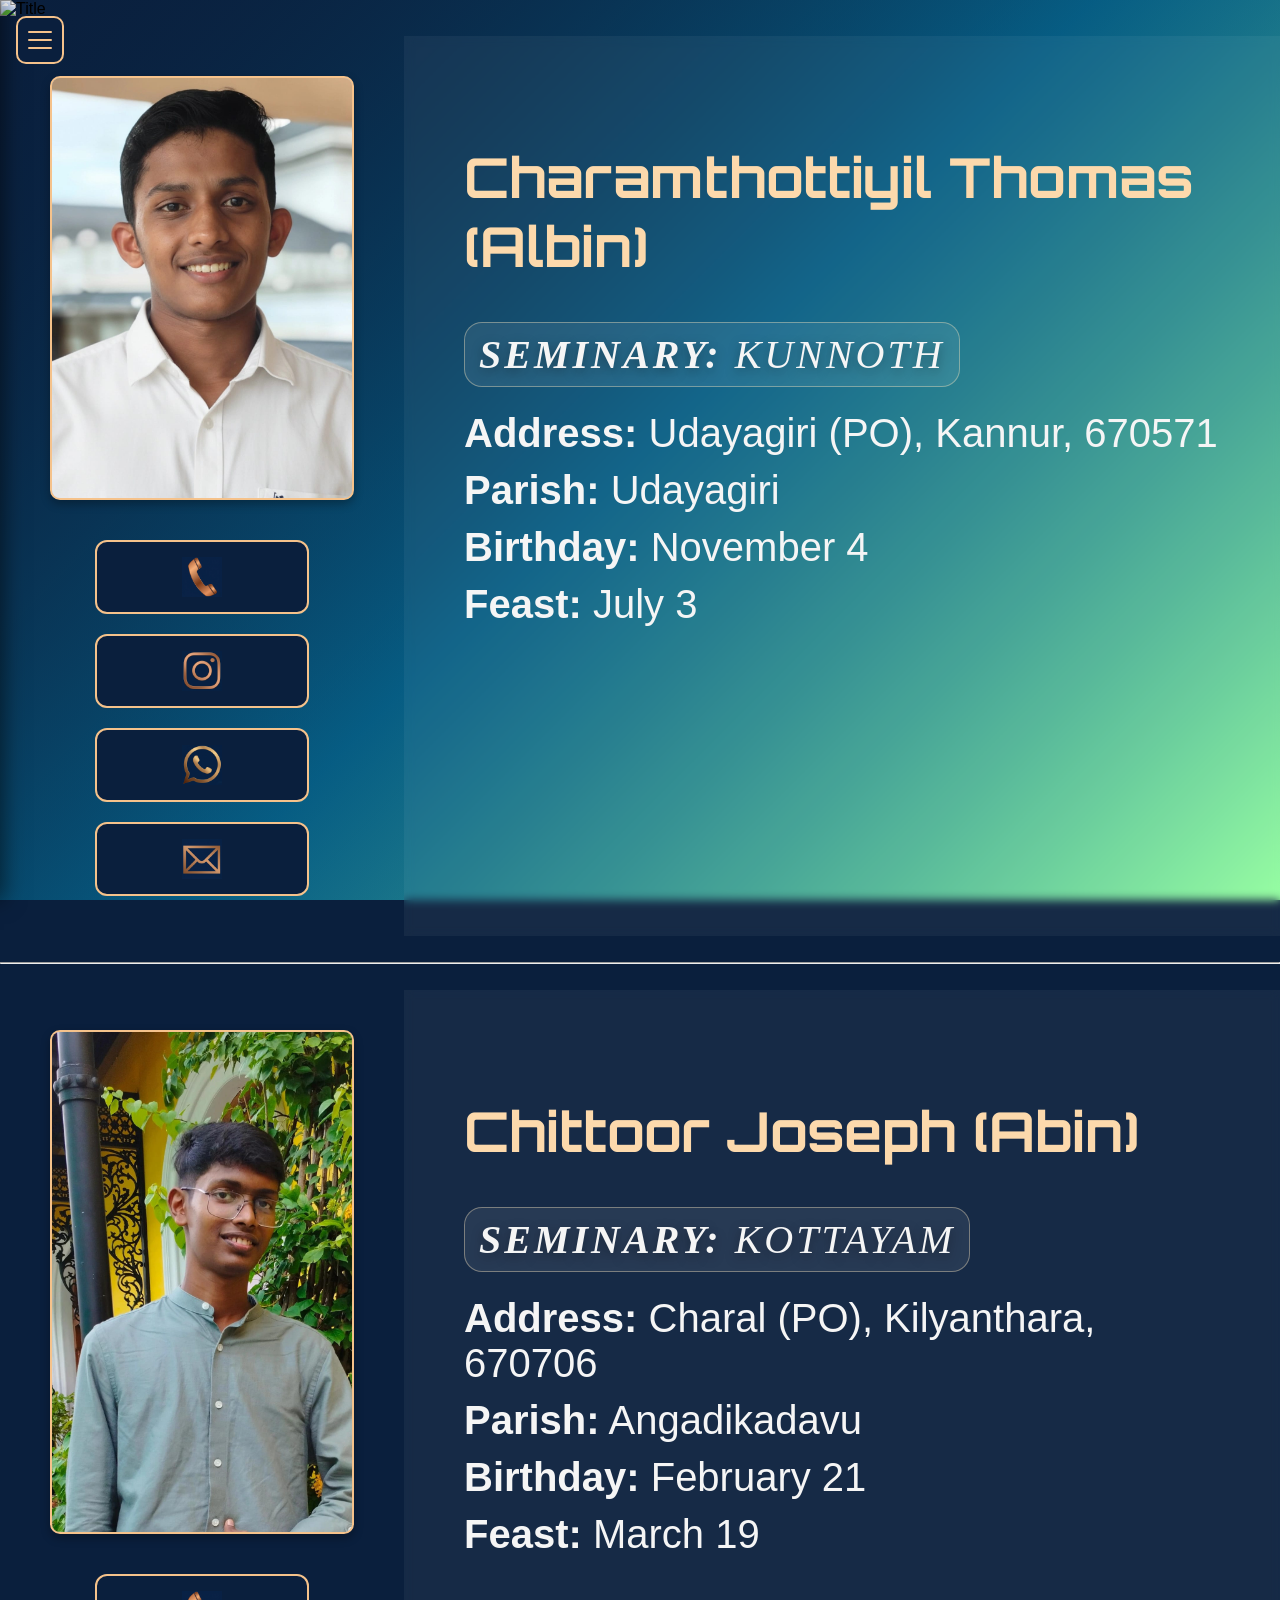
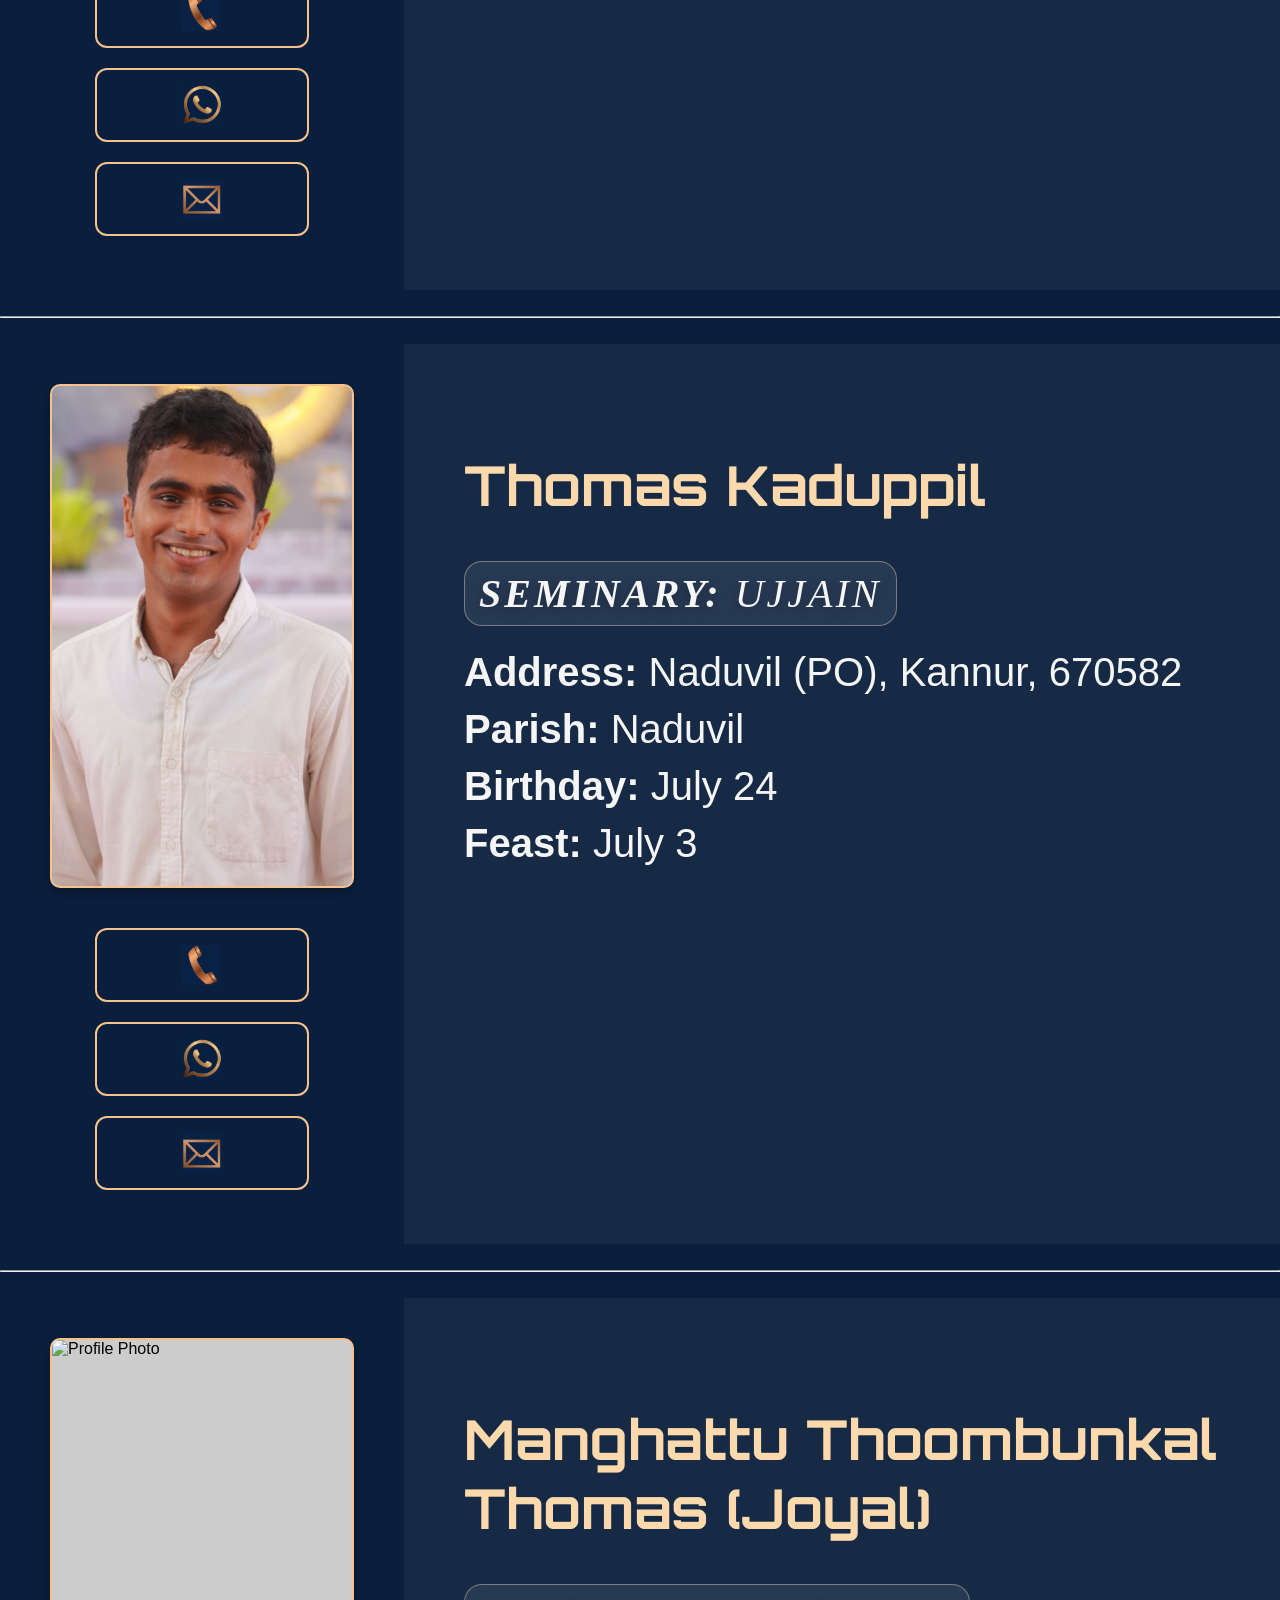
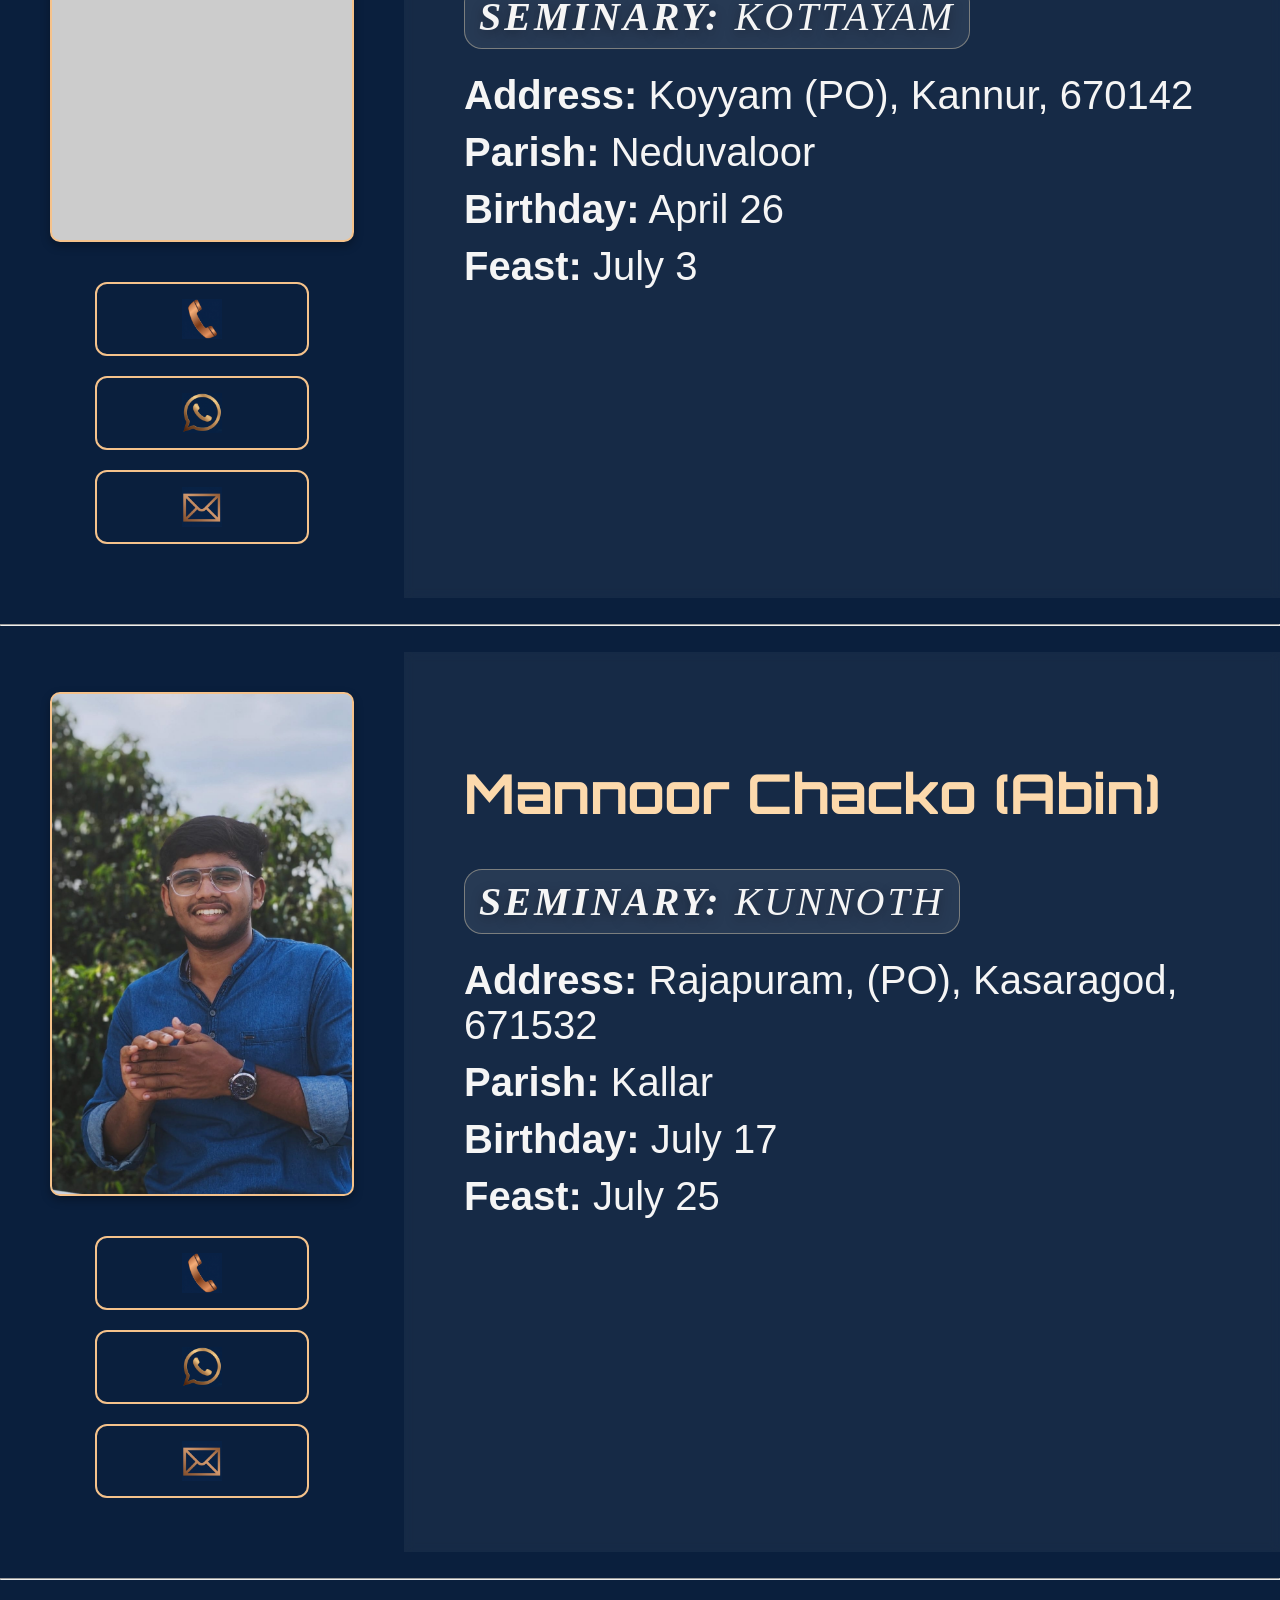
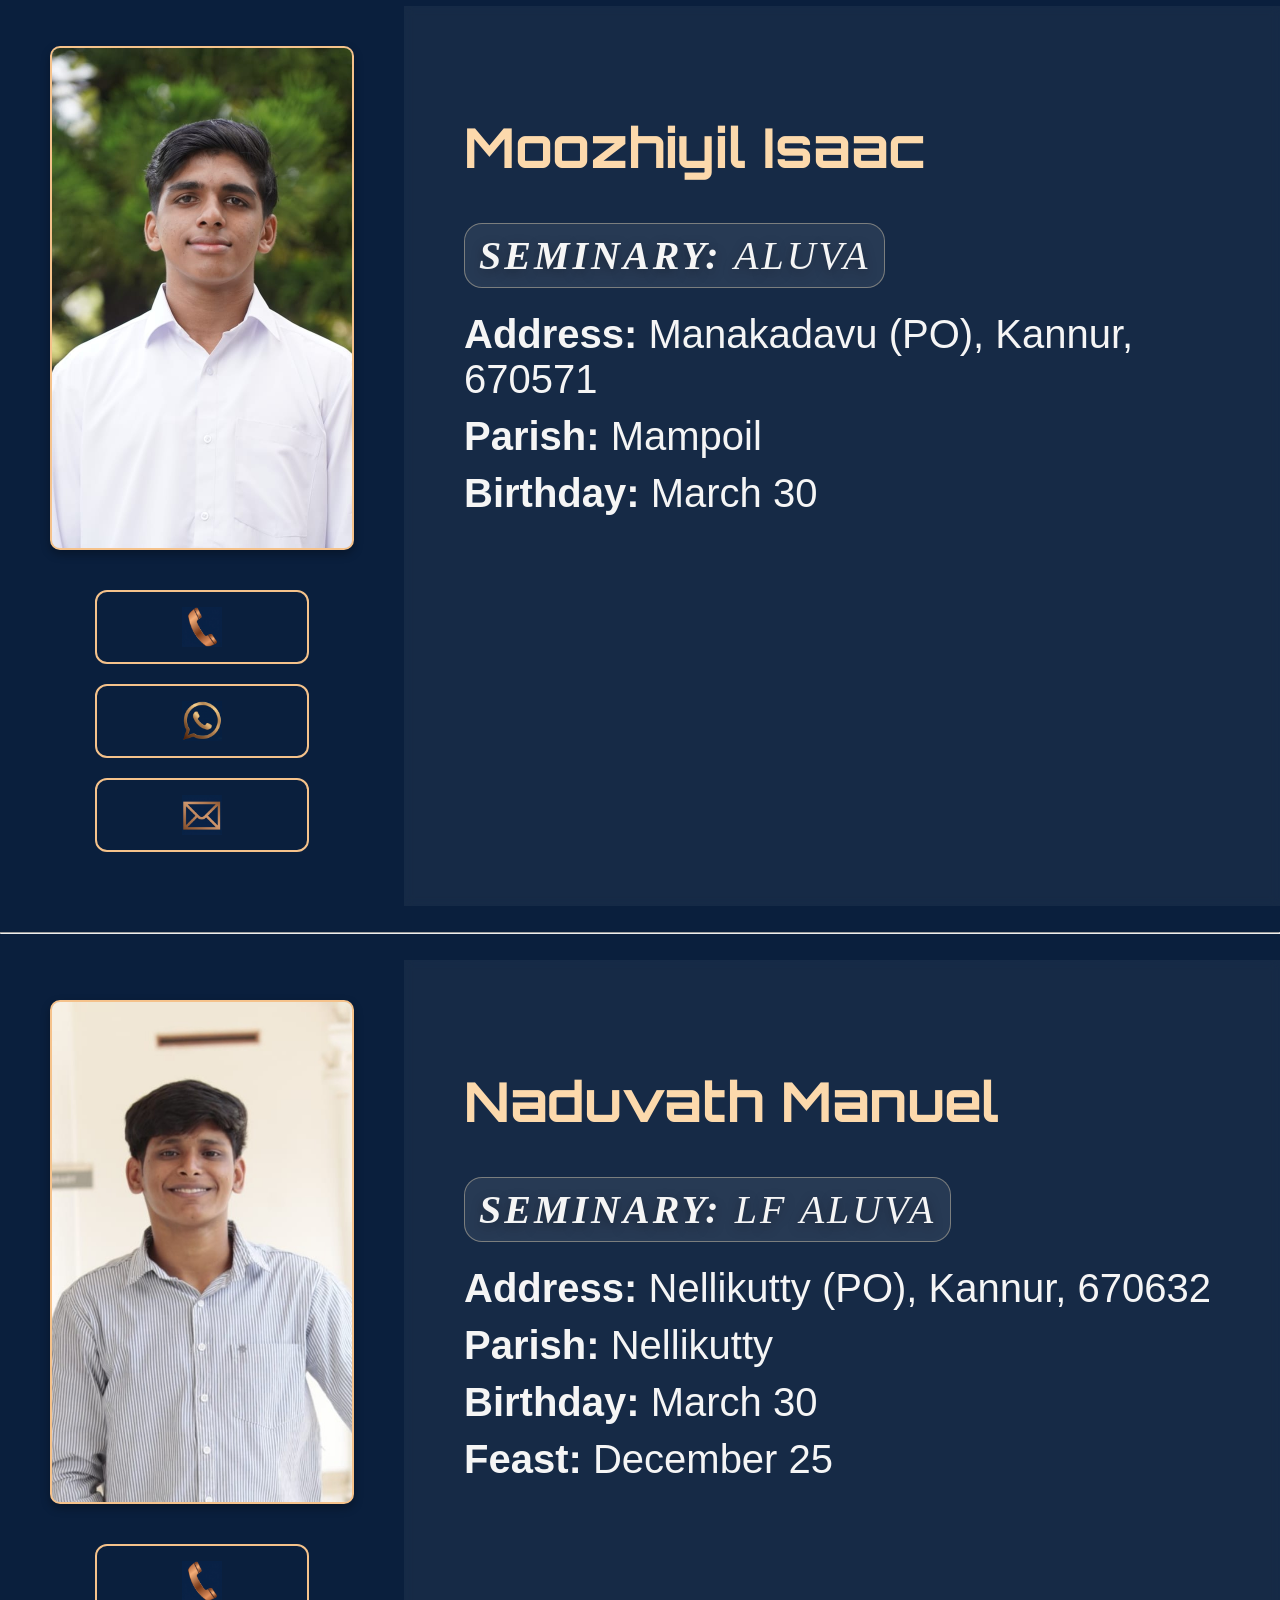
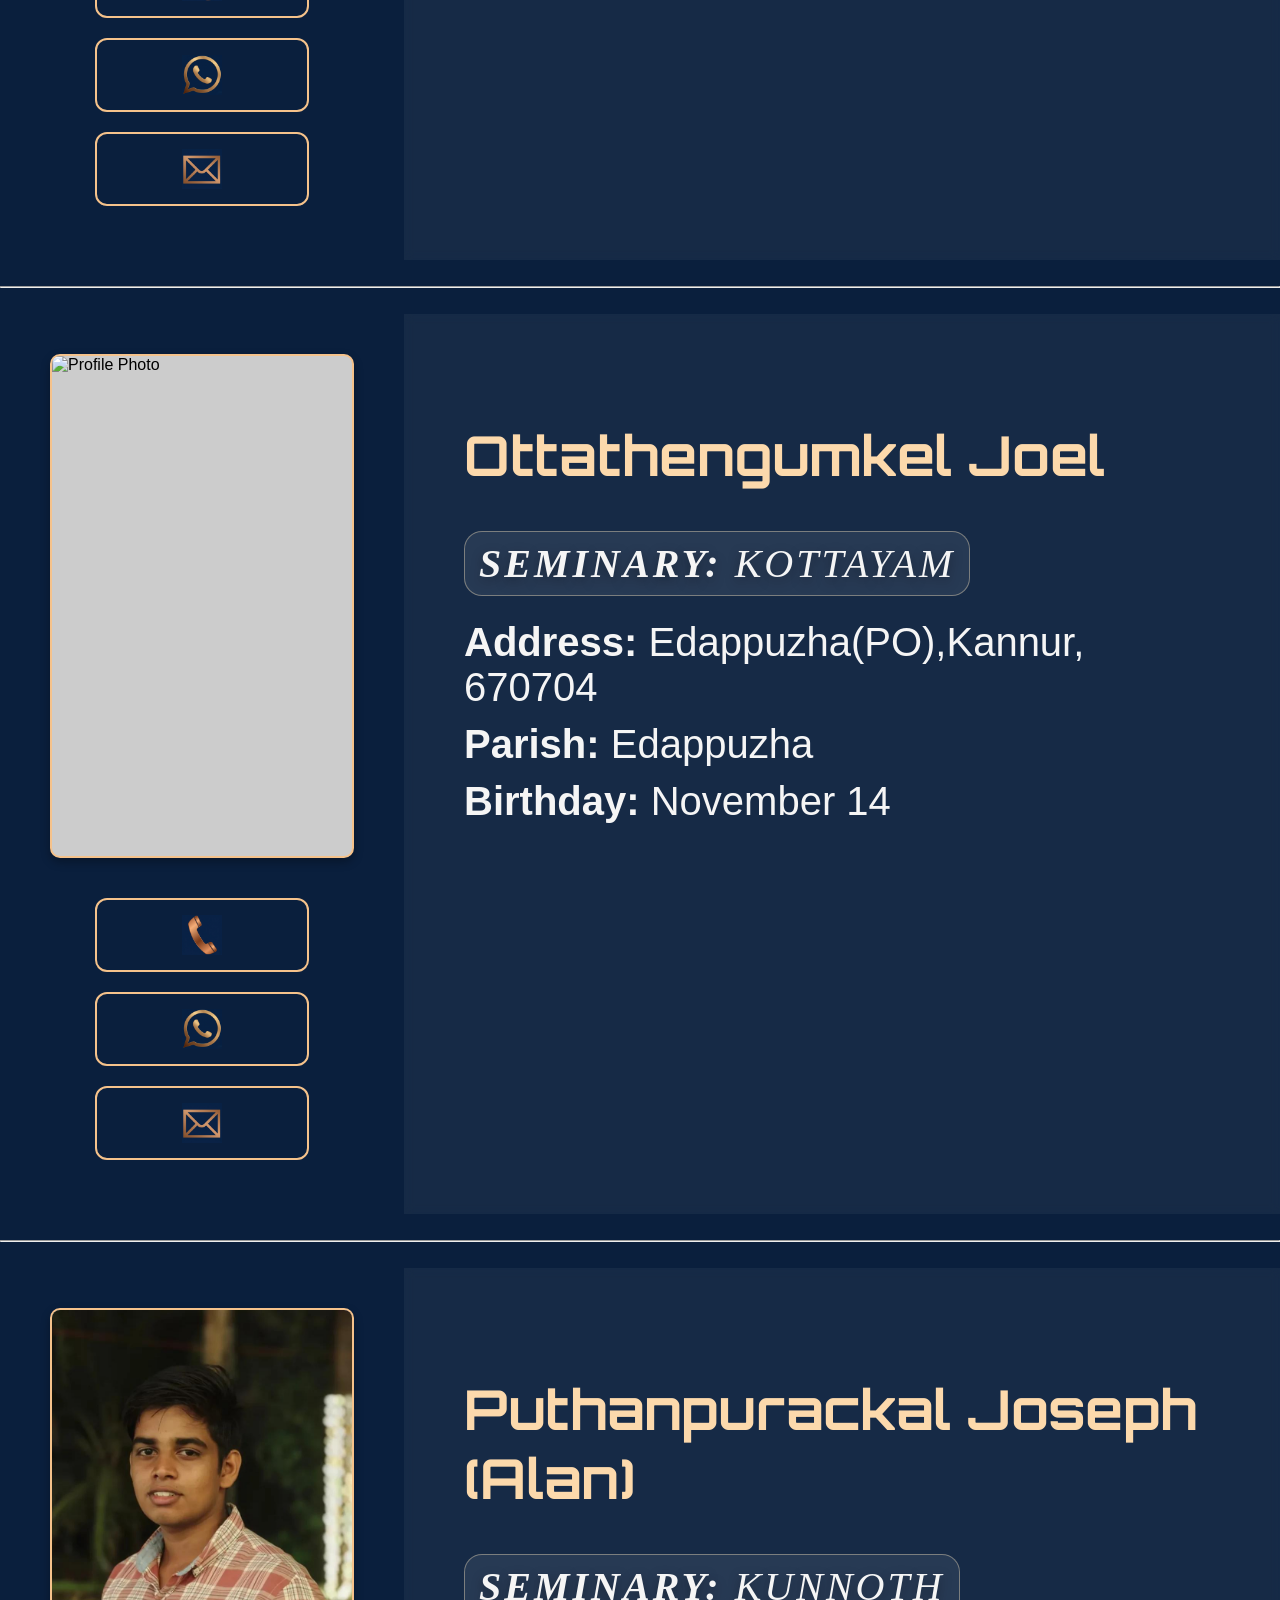
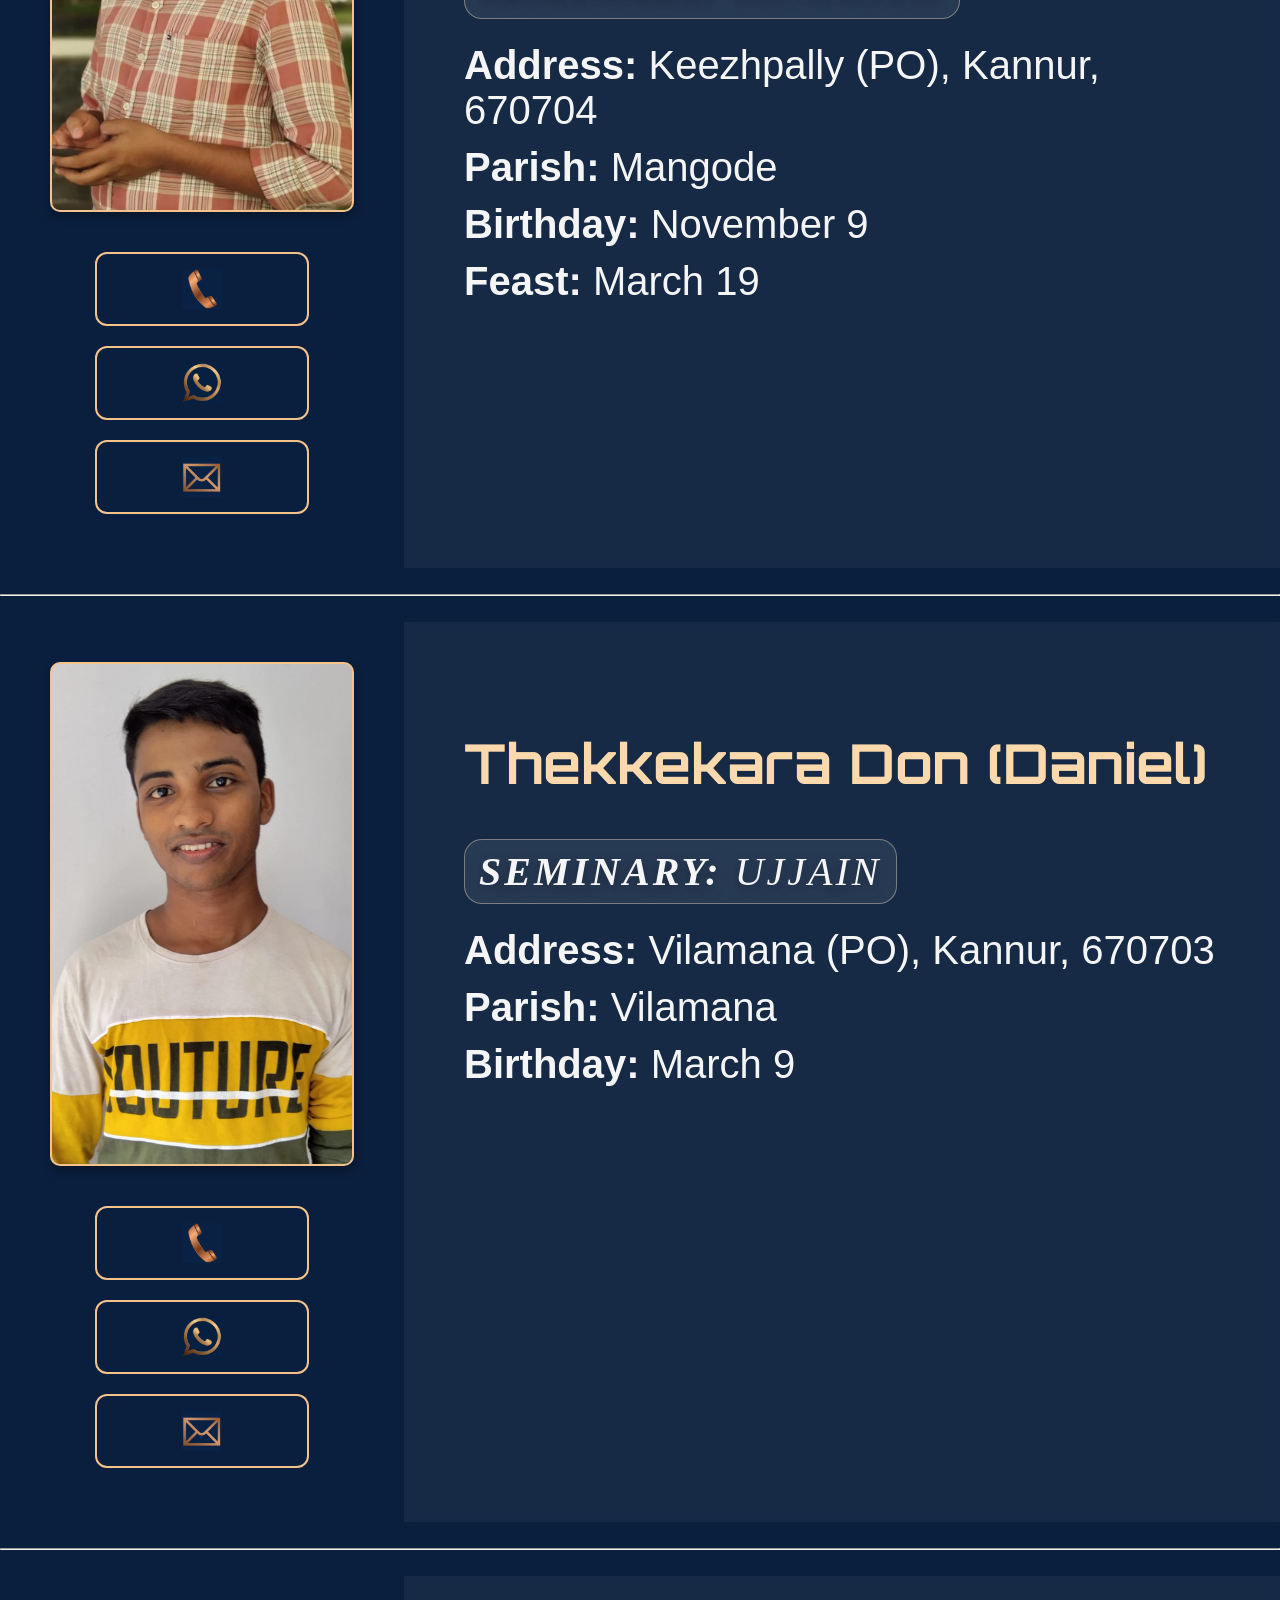
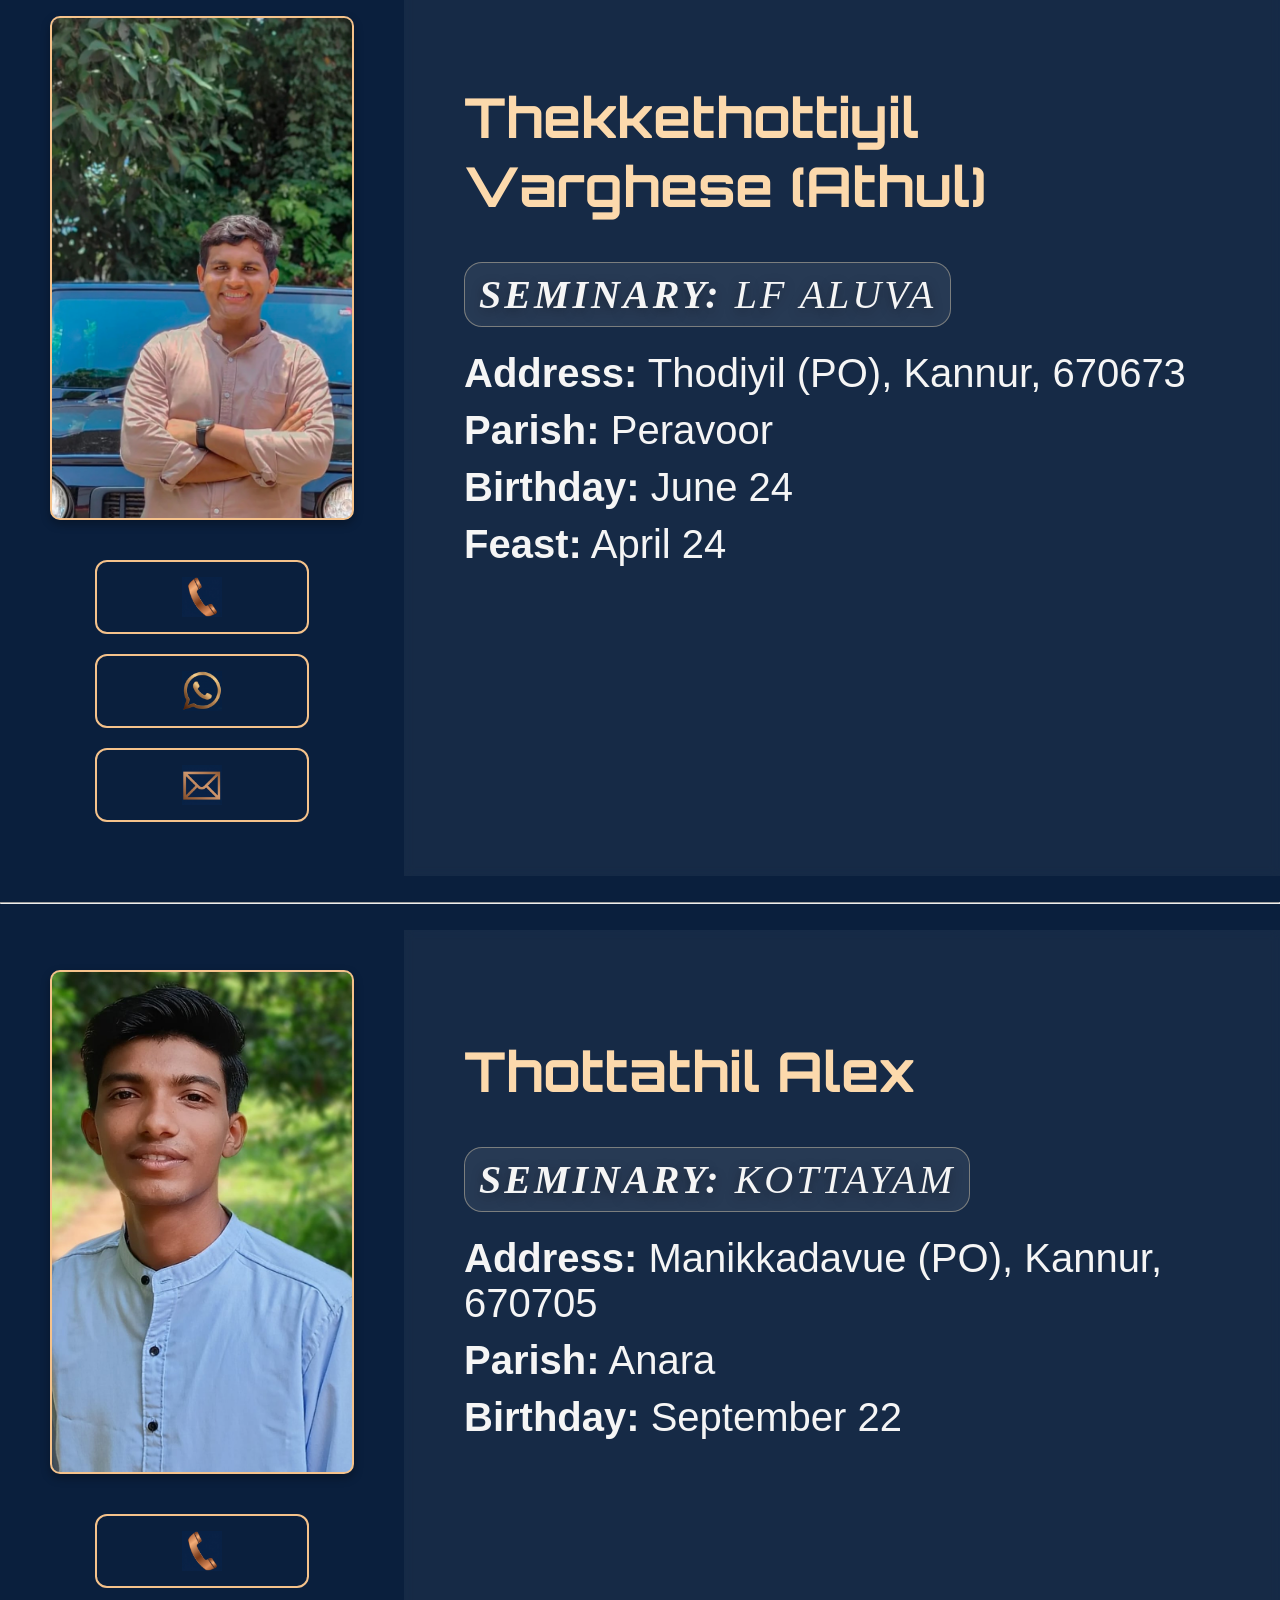
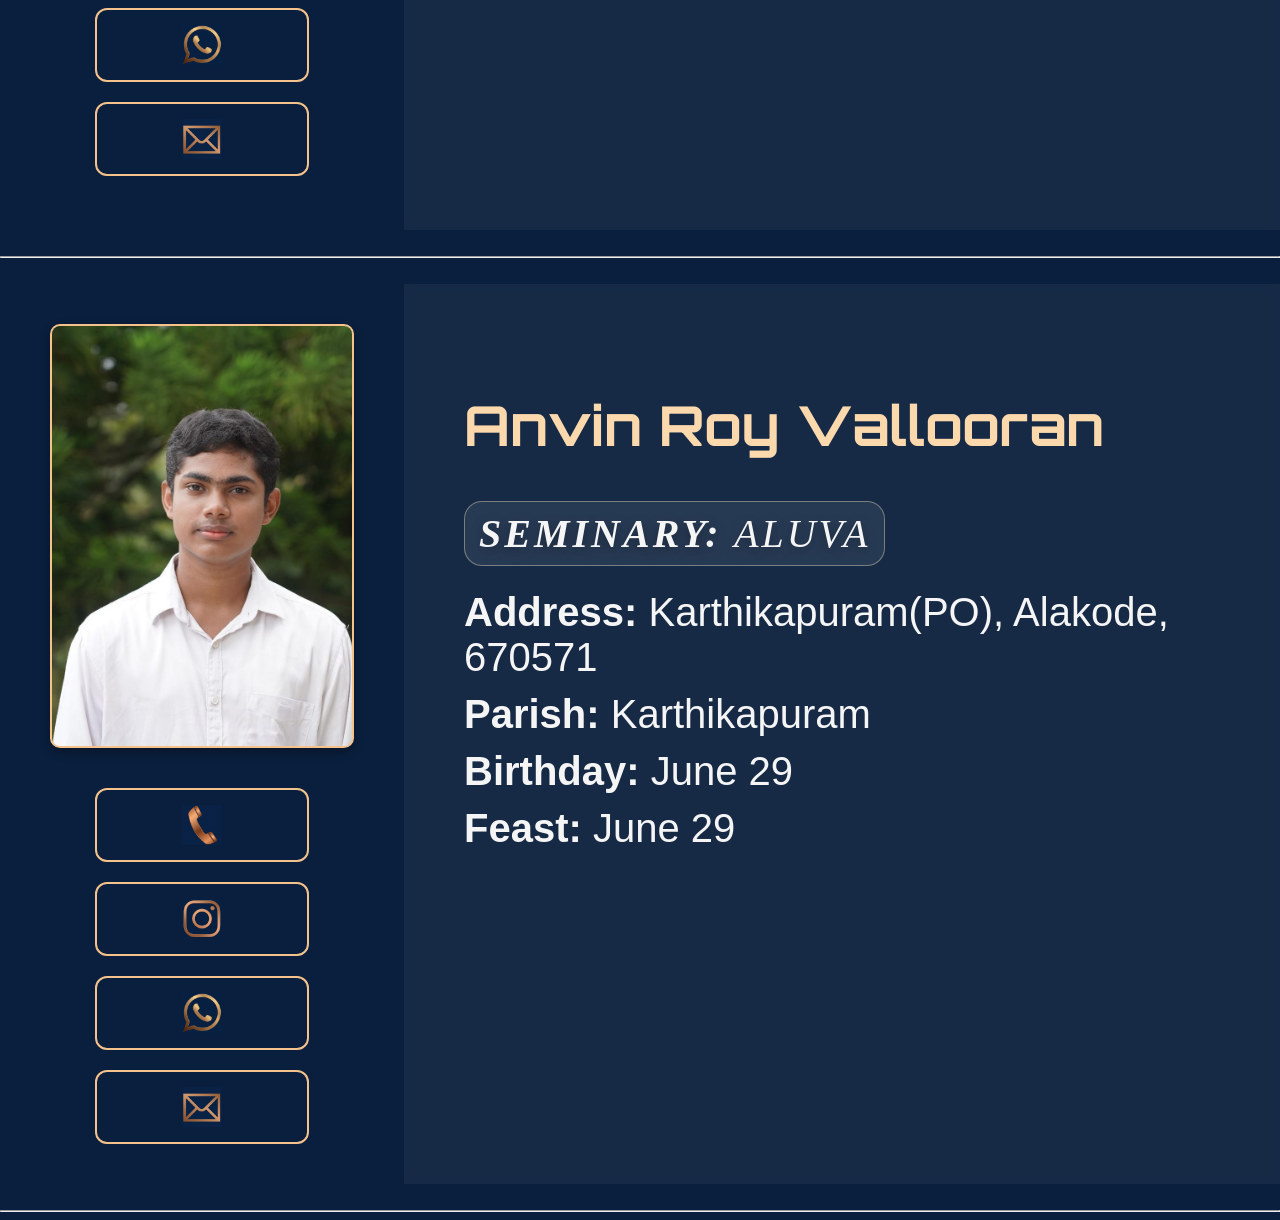
==== 10 2Ph.html @ e746f38a "Initial Upload" ====
<!DOCTYPE html>
<html lang="en">

<head>
    <meta charset="UTF-8"> 
    <meta name="viewport" content="width=device-width, initial-scale=1.0"> 
    <title>LINK 2k26-27</title> 
    <link rel="stylesheet" href="style.css"> 
    <link rel="icon" href="img/favicon.png"> 
    <link href="https://fonts.googleapis.com/css2?family=Orbitron:wght@600&display=swap" rel="stylesheet"> 
</head>


<body class="page-2ph">



    <!-- HAMBURGER BUTTON --> 

    <button class="hamburger" id="hamburgerBtn" onclick="toggleMenu()" aria-label="Open menu"> 
        <span></span> 
        <span></span> 

        <span></span> 
    </button> 

    <!-- OVERLAY --> 
    <div class="overlay" id="overlay" onclick="toggleMenu()"></div> 

    <!-- SIDE DRAWER --> 
    <nav class="drawer" id="drawer"> 
         <br> 
         <br> 
         <br> 
        <ul class="drawer-links">


            <li><a href="index.html"> Home</a></li> 
            <li><a href="2 Our Shepherds and Formators.html"> Our Shepherds</a></li> 
            <li><a href="3 Deacons.html"> Deacons</a></li> 
            <li><a href="4 3Th.html"> Third Year Theology</a></li> 
            <li><a href="5 2Th.html"> Second Year Theology</a></li> 
            <li><a href="6 1Th.html"> First Year Theology</a></li> 
            <li><a href="7 Abroad.html"> Abroad</a></li>
            <li><a href="8 Regency.html"> Regency</a></li> 
            <li><a href="9 3Ph.html"> Third Year Philosphy</a></li> 
            <li><a href="10 2Ph.html"> Second Year Philosophy</a></li> 
            <li><a href="11 1Ph.html"> First Year Philosophy</a></li> 
            <li><a href="12 Minor Seminary.html"> Minor Seminary</a></li> 
            <li><a href="13 About.html"> About</a></li> 
        </ul> 
    </nav> 
     


<!--title-->

<img src="img/" alt="Title" class="center-img" >

<!-- Charamthottiyil Thomas ( Albin) -->
<br>
   <div class="container"> 
        <div class="left"> 
            <div class="photo"> 
                <img src="img/Charamthotty.jpeg" alt="Profile Photo"> 
            </div> 
            <div class="icons"> 
                <a href="tel:+917902889551" class="icon"> 
                    <img src="img/call.png" alt="Phone"> 
                </a> 
                <a href="" target="_blank" class="icon"> 
                    <img src="img/insta.png" alt="instagram"> 

                </a> 
                <a href="https://wa.me/917902889551" target="_blank" class="icon"> 
                    <img src="img/whatsapp.png" alt="Whatsapp"> 
                </a> 
                <a href="mailto:albinmanojcharamthottiyil@gmail.com" class="icon"> 
                    <img src="img/email.png" alt="Mail"> 
                </a> 
            </div> 
        </div> 
        <div class="right"> 
            <h2 class="name">Charamthottiyil Thomas (Albin)</h2> 
            <p class="seminary"><em><strong>Seminary:</strong> Kunnoth</em></p>
            <p><strong>Address:</strong> Udayagiri (PO), Kannur, 670571</p> 
            <p><strong>Parish:</strong> Udayagiri</p> 
            <p><strong>Birthday:</strong> November 4</p> 
            <p><strong>Feast:</strong> July 3</p> 
        </div> 
    </div> 

    <br> 
<hr>


<!-- Chittoor Joseph ( Abin) -->
<br>
   <div class="container"> 
        <div class="left"> 
            <div class="photo"> 
                <img src="img/Chittoor.jpeg" alt="Profile Photo"> 
            </div> 
            <div class="icons"> 
                <a href="tel:+917012950623" class="icon"> 
                    <img src="img/call.png" alt="Phone"> 
                </a> 
               <!-- <a href="" target="_blank" class="icon"> 
                    <img src="img/insta.png" alt="instagram"> -->

                </a> 
                <a href="https://wa.me/917012950623" target="_blank" class="icon"> 
                    <img src="img/whatsapp.png" alt="Whatsapp"> 
                </a> 
                <a href="mailto:abinfor321@gmail.com" class="icon"> 
                    <img src="img/email.png" alt="Mail"> 
                </a> 
            </div> 
        </div> 
        <div class="right"> 
            <h2 class="name">Chittoor Joseph (Abin)</h2> 
            <p class="seminary"><em><strong>Seminary:</strong> Kottayam</em></p>
            <p><strong>Address:</strong> Charal (PO), Kilyanthara, 670706</p> 
            <p><strong>Parish:</strong> Angadikadavu</p> 
            <p><strong>Birthday:</strong> February 21</p> 
            <p><strong>Feast:</strong> March 19</p> 
        </div> 
    </div> 
    <br> 
<hr>

<!-- Thomas Kaduppil  -->
<br>
   <div class="container"> 
        <div class="left"> 
            <div class="photo"> 
                <img src="img/kaduppil.jpeg" alt="Profile Photo"> 
            </div> 
            <div class="icons"> 
                <a href="tel:+919522449655" class="icon"> 
                    <img src="img/call.png" alt="Phone"> 
                </a> 
               <!-- <a href="" target="_blank" class="icon"> 
                    <img src="img/insta.png" alt="instagram"> -->
                </a> 
                <a href="https://wa.me/919522449655" target="_blank" class="icon"> 
                    <img src="img/whatsapp.png" alt="Whatsapp"> 
                </a> 
                <a href="mailto:thomasjohnkaduppil@gmail.com" class="icon"> 
                    <img src="img/email.png" alt="Mail"> 
                </a> 
            </div> 
        </div> 
        <div class="right"> 
            <h2 class="name">Thomas Kaduppil</h2> 
            <p class="seminary"><em><strong>Seminary:</strong> Ujjain</em></p>
            <p><strong>Address:</strong> Naduvil (PO), Kannur, 670582</p> 
            <p><strong>Parish:</strong> Naduvil</p> 
            <p><strong>Birthday:</strong> July 24</p> 
            <p><strong>Feast:</strong> July 3</p> 
        </div> 
    </div> 
    <br> 
<hr>

<!-- Manghattu Thoombunkal Thomas (Joyal) -->
<br>
   <div class="container"> 
        <div class="left"> 
            <div class="photo"> 
                <img src="img/" alt="Profile Photo"> 
            </div> 
            <div class="icons"> 
                <a href="tel:+918590533378" class="icon"> 
                    <img src="img/call.png" alt="Phone"> 
                </a> 
                <!-- <a href="" target="_blank" class="icon"> 
                    <img src="img/insta.png" alt="instagram"> -->

                </a> 
                <a href="https://wa.me/918590533378" target="_blank" class="icon"> 
                    <img src="img/whatsapp.png" alt="Whatsapp"> 
                </a> 
                <a href="mailto:joyalvarghese184@gmail.com" class="icon"> 
                    <img src="img/email.png" alt="Mail"> 
                </a> 
            </div> 
        </div> 
        <div class="right"> 
            <h2 class="name">Manghattu Thoombunkal Thomas (Joyal)</h2> 
            <p class="seminary"><em><strong>Seminary:</strong> Kottayam</em></p>
            <p><strong>Address:</strong> Koyyam (PO), Kannur, 670142</p> 
            <p><strong>Parish:</strong> Neduvaloor</p> 
            <p><strong>Birthday:</strong> April 26</p> 
            <p><strong>Feast:</strong> July 3</p> 
        </div> 
    </div> 
    <br> 
<hr>

<!-- Mannoor Chacko ( Abin)-->
<br>
   <div class="container"> 
        <div class="left"> 
            <div class="photo"> 
                <img src="img/Mannur Abin.jpeg" alt="Profile Photo"> 
            </div> 
            <div class="icons"> 
                <a href="tel:+918590979672" class="icon"> 
                    <img src="img/call.png" alt="Phone"> 
                </a> 
                <!-- <a href="" target="_blank" class="icon"> 
                    <img src="img/insta.png" alt="instagram"> -->

                </a> 
                <a href="https://wa.me/918590979672" target="_blank" class="icon"> 
                    <img src="img/whatsapp.png" alt="Whatsapp"> 
                </a> 
                <a href="mailto:abinsiju1707@gmail.com" class="icon"> 
                    <img src="img/email.png" alt="Mail"> 
                </a> 
            </div> 
        </div> 
        <div class="right"> 
            <h2 class="name">Mannoor Chacko (Abin)</h2> 
            <p class="seminary"><em><strong>Seminary:</strong> Kunnoth</em></p>
            <p><strong>Address:</strong> Rajapuram, (PO), Kasaragod, 671532</p> 
            <p><strong>Parish:</strong> Kallar</p> 
            <p><strong>Birthday:</strong> July 17</p> 
            <p><strong>Feast:</strong> July 25</p> 
        </div> 
    </div> 
    <br> 
<hr>

<!-- Moozhiyil Isaac -->
<br>
   <div class="container"> 
        <div class="left"> 
            <div class="photo"> 
                <img src="img/Moozhiyil.jpeg" alt="Profile Photo"> 
            </div> 
            <div class="icons"> 
                <a href="tel:+919656778828" class="icon"> 
                    <img src="img/call.png" alt="Phone"> 
                </a> 
                <!-- <a href="" target="_blank" class="icon"> 
                    <img src="img/insta.png" alt="instagram"> -->

                </a> 
                <a href="https://wa.me/919656778828" target="_blank" class="icon"> 
                    <img src="img/whatsapp.png" alt="Whatsapp"> 
                </a> 
                <a href="mailto:isaacbroosily@gmail.com" class="icon"> 
                    <img src="img/email.png" alt="Mail"> 
                </a> 
            </div> 
        </div> 
        <div class="right"> 
            <h2 class="name">Moozhiyil Isaac</h2> 
            <p class="seminary"><em><strong>Seminary:</strong> Aluva</em></p>
            <p><strong>Address:</strong> Manakadavu (PO), Kannur, 670571</p> 
            <p><strong>Parish:</strong> Mampoil</p> 
            <p><strong>Birthday:</strong> March 30</p> 
        </div> 
    </div> 
    <br> 
<hr>

<!-- Naduvath Manuel -->
<br>
   <div class="container"> 
        <div class="left"> 
            <div class="photo"> 
                <img src="img/Naduvath Manuel .jpeg" alt="Profile Photo"> 
            </div> 
            <div class="icons"> 
                <a href="tel:+917510281936" class="icon"> 
                    <img src="img/call.png" alt="Phone"> 
                </a> 
                <!-- <a href="" target="_blank" class="icon"> 
                    <img src="img/insta.png" alt="instagram"> -->

                </a> 
                <a href="https://wa.me/917510281936" target="_blank" class="icon"> 
                    <img src="img/whatsapp.png" alt="Whatsapp"> 
                </a> 
                <a href="mailto:manuelmanoj82@gmail.com" class="icon"> 
                    <img src="img/email.png" alt="Mail"> 
                </a> 
            </div> 
        </div> 
        <div class="right"> 
            <h2 class="name">Naduvath Manuel</h2> 
            <p class="seminary"><em><strong>Seminary:</strong> LF Aluva</em></p>
            <p><strong>Address:</strong> Nellikutty (PO), Kannur, 670632</p> 
            <p><strong>Parish:</strong> Nellikutty</p> 
            <p><strong>Birthday:</strong> March 30</p> 
            <p><strong>Feast:</strong> December 25</p> 
        </div> 
    </div> 
    <br> 
<hr>

<!-- Ottathengumkel Joel --> 
<br>
   <div class="container"> 
        <div class="left"> 
            <div class="photo"> 
                <img src="img/" alt="Profile Photo"> 
            </div> 
            <div class="icons"> 
                <a href="tel:+919496731891" class="icon"> 
                    <img src="img/call.png" alt="Phone"> 
                </a> 
                <!-- <a href="" target="_blank" class="icon"> 
                    <img src="img/insta.png" alt="instagram"> -->

                </a> 
                <a href="https://wa.me/919496731891" target="_blank" class="icon"> 
                    <img src="img/whatsapp.png" alt="Whatsapp"> 
                </a> 
                <a href="mailto:joelottathengumkel@gmail.com" class="icon"> 
                    <img src="img/email.png" alt="Mail"> 
                </a> 
            </div> 
        </div> 
        <div class="right"> 
            <h2 class="name">Ottathengumkel Joel</h2> 
            <p class="seminary"><em><strong>Seminary:</strong> Kottayam</em></p>
            <p><strong>Address:</strong> Edappuzha(PO),Kannur, 670704</p> 
            <p><strong>Parish:</strong> Edappuzha</p> 
            <p><strong>Birthday:</strong> November 14</p>
        </div> 
    </div> 
    <br> 
<hr>

<!-- Puthanpurackal Joseph (Alan) -->
<br>
   <div class="container"> 
        <div class="left"> 
            <div class="photo"> 
                <img src="img/Alan puthenpura.jpeg" alt="Profile Photo"> 
            </div> 
            <div class="icons"> 
                <a href="tel:+918075097487" class="icon"> 
                    <img src="img/call.png" alt="Phone"> 
                </a> 
                <!-- <a href="" target="_blank" class="icon"> 
                    <img src="img/insta.png" alt="instagram"> -->

                </a> 
                <a href="https://wa.me/918075097487" target="_blank" class="icon"> 
                    <img src="img/whatsapp.png" alt="Whatsapp"> 
                </a> 
                <a href="mailto:alanpgeorgealan@gmail.com" class="icon"> 
                    <img src="img/email.png" alt="Mail"> 
                </a> 
            </div> 
        </div> 
        <div class="right"> 
            <h2 class="name">Puthanpurackal Joseph (Alan)</h2> 
            <p class="seminary"><em><strong>Seminary:</strong> Kunnoth</em></p>
            <p><strong>Address:</strong> Keezhpally (PO), Kannur, 670704</p> 
            <p><strong>Parish:</strong> Mangode</p> 
            <p><strong>Birthday:</strong> November 9</p> 
            <p><strong>Feast:</strong> March 19</p> 
        </div> 
    </div> 
    <br> 
<hr>

<!-- Thekkekara Don (Daniel) -->
<br>
   <div class="container"> 
        <div class="left"> 
            <div class="photo"> 
                <img src="img/Don.jpeg" alt="Profile Photo"> 
            </div> 
            <div class="icons"> 
                <a href="tel:+917012774086" class="icon"> 
                    <img src="img/call.png" alt="Phone"> 
                </a> 
                <!-- <a href="" target="_blank" class="icon"> 
                    <img src="img/insta.png" alt="instagram"> -->
                </a> 
                <a href="https://wa.me/917012774086" target="_blank" class="icon"> 
                    <img src="img/whatsapp.png" alt="Whatsapp"> 
                </a> 
                <a href="mailto:dondanielbaby@gmail.com" class="icon"> 
                    <img src="img/email.png" alt="Mail"> 
                </a> 
            </div> 
        </div> 
        <div class="right"> 
            <h2 class="name">Thekkekara Don (Daniel)</h2> 
            <p class="seminary"><em><strong>Seminary:</strong> Ujjain</em></p>
            <p><strong>Address:</strong> Vilamana (PO), Kannur, 670703</p> 
            <p><strong>Parish:</strong> Vilamana</p> 
            <p><strong>Birthday:</strong> March 9</p> 
        </div> 
    </div> 
    <br> 
<hr>

<!-- Thekkethottiyil Varghese (Athul) -->
<br>
   <div class="container"> 
        <div class="left"> 
            <div class="photo"> 
                <img src="img/Thekkethotti.jpeg" alt="Profile Photo"> 
            </div> 
            <div class="icons"> 
                <a href="tel:+917306627857" class="icon"> 
                    <img src="img/call.png" alt="Phone"> 
                </a> 
                <!-- <a href="" target="_blank" class="icon"> 
                    <img src="img/insta.png" alt="instagram"> -->

                </a> 
                <a href="https://wa.me/917306627857" target="_blank" class="icon"> 
                    <img src="img/whatsapp.png" alt="Whatsapp"> 
                </a> 
                <a href="mailto:athulvbinoy@gmail.com" class="icon"> 
                    <img src="img/email.png" alt="Mail"> 
                </a> 
            </div> 
        </div> 
        <div class="right"> 
            <h2 class="name">Thekkethottiyil Varghese (Athul)</h2> 
            <p class="seminary"><em><strong>Seminary:</strong> LF Aluva</em></p>
            <p><strong>Address:</strong> Thodiyil (PO), Kannur, 670673</p> 
            <p><strong>Parish:</strong> Peravoor</p> 
            <p><strong>Birthday:</strong> June 24</p> 
            <p><strong>Feast:</strong> April 24</p> 
        </div> 
    </div> 
    <br> 
<hr>

<!-- Thottathil Alex -->
<br>
   <div class="container"> 
        <div class="left"> 
            <div class="photo"> 
                <img src="img/Thottathil Alex.jpeg" alt="Profile Photo"> 
            </div> 
            <div class="icons"> 
                <a href="tel:+918075249623" class="icon"> 
                    <img src="img/call.png" alt="Phone"> 
                </a> 
                <!-- <a href="" target="_blank" class="icon"> 
                    <img src="img/insta.png" alt="instagram"> -->

                </a> 
                <a href="https://wa.me/918075249623" target="_blank" class="icon"> 
                    <img src="img/whatsapp.png" alt="Whatsapp"> 
                </a> 
                <a href="mailto:alexthottam@gmail.com" class="icon"> 
                    <img src="img/email.png" alt="Mail"> 
                </a> 
            </div> 
        </div> 
        <div class="right"> 
            <h2 class="name">Thottathil Alex</h2> 
            <p class="seminary"><em><strong>Seminary:</strong> Kottayam</em></p>
            <p><strong>Address:</strong> Manikkadavue (PO), Kannur, 670705</p> 
            <p><strong>Parish:</strong> Anara</p> 
            <p><strong>Birthday:</strong> September 22</p>  
        </div> 
    </div> 
    <br> 
<hr>


<!-- Anvin Roy Vallooran -->
<br>
   <div class="container"> 
        <div class="left"> 
            <div class="photo"> 
                <img src="img/Anwin vallooran.jpeg" alt="Profile Photo"> 
            </div> 
            <div class="icons"> 
                <a href="tel:+919946288745" class="icon"> 
                    <img src="img/call.png" alt="Phone"> 
                </a> 
                <a href="https://www.instagram.com/_.anvinroy._?igsh=MXFib3FrNmpvYm8yZw==" target="_blank" class="icon"> 
                    <img src="img/insta.png" alt="instagram"> 

                </a> 
                <a href="https://wa.me/919946288745" target="_blank" class="icon"> 
                    <img src="img/whatsapp.png" alt="Whatsapp"> 
                </a> 
                <a href="mailto:anvinroy99@gmail.com" class="icon"> 
                    <img src="img/email.png" alt="Mail"> 
                </a> 
            </div> 
        </div> 
        <div class="right"> 
            <h2 class="name">Anvin Roy Vallooran</h2> 
            <p class="seminary"><em><strong>Seminary:</strong> Aluva</em></p>
            <p><strong>Address:</strong> Karthikapuram(PO), Alakode, 670571</p> 
            <p><strong>Parish:</strong> Karthikapuram</p> 
            <p><strong>Birthday:</strong> June 29</p>
            <p><strong>Feast:</strong> June 29</p>  
        </div> 
    </div> 
    <br> 
<hr>

    <!--Hamburger--> 
    <script src="script.js"></script> 


</body>
</html>
---- style.css ----
/* RESET */
body {

    margin: 0; 
    font-family: Arial, sans-serif; 
    overflow-x: hidden; 
    background-color: #0a1f3d; 
    background-image:  
        linear-gradient(135deg, rgba(10,31,61,0.95) 0%, rgba(10,31,61,0.4) 50%, rgba(245,194,139,0) 100%), 
        linear-gradient(135deg, rgba(56, 47, 37, 0) 0%, rgba(245,194,139,0.6) 50%, rgba(245,194,139,1) 100%); 
    background-attachment: fixed; 
    background-size: cover; 
    background-position: center; 
}

/* ── page colors ── */

/* Home Page (Deep ocean sweep)*/
body.page-home {
   background-color: #0a1f3d;
background-image:
  linear-gradient(135deg, rgba(10,31,61,0.97) 0%, rgba(13,59,79,0.6) 55%, rgba(15,79,96,0) 100%),
  linear-gradient(135deg, rgba(15,79,96,0) 0%, rgba(13,59,79,0.55) 55%, rgba(15,79,96,1) 100%); 
}

/* Shepherds Page (Midnight plum)*/
body.page-shepherds {
    background-color: #0a1f3d;
background-image:
  linear-gradient(135deg, rgba(10,31,61,0.97) 0%, rgba(26,21,80,0.5) 55%, rgba(45,26,110,0) 100%),
  linear-gradient(135deg, rgba(45,26,110,0) 0%, rgba(26,21,80,0.5) 55%, rgba(45,26,110,1) 100%);
}

/* Deacons Page (Mint & Slate) */
body.page-deacons {
background-color: #0a1f3d;
background-image:
  linear-gradient(135deg,
    rgba(10,31,61,0.95) 0%,
    rgba(10,31,61,0.4) 50%,
    #55627000 100%
  ),
  linear-gradient(135deg,
    #4ECDC400 0%,
    #4ECDC499 50%,
    #556270 100%
  );
}

/* Third Year Theology Page (Northern light) */
body.page-3th {
    background-color: #0a1f3d;
background-image:
  linear-gradient(135deg, rgba(10,31,61,0.97) 0%, rgba(10,53,48,0.5) 55%, rgba(13,80,64,0) 100%),
  linear-gradient(135deg, rgba(13,80,64,0) 0%, rgba(10,53,48,0.55) 55%, rgba(13,80,64,1) 100%);
}

/* Second Year Theology Page (Northern light) */
body.page-2th {
 background-color: #0a1f3d;
background-image:
  linear-gradient(135deg, rgba(10,31,61,0.97) 0%, rgba(10,53,48,0.5) 55%, rgba(13,80,64,0) 100%),
  linear-gradient(135deg, rgba(13,80,64,0) 0%, rgba(10,53,48,0.55) 55%, rgba(13,80,64,1) 100%);
}

/* First Year Theology Page (Northern light) */
body.page-1th {
 background-color: #0a1f3d;
background-image:
  linear-gradient(135deg, rgba(10,31,61,0.97) 0%, rgba(10,53,48,0.5) 55%, rgba(13,80,64,0) 100%),
  linear-gradient(135deg, rgba(13,80,64,0) 0%, rgba(10,53,48,0.55) 55%, rgba(13,80,64,1) 100%);
}

/* Abroad Page (Coral & blue) */
body.page-abroad {
background-color: #0a1f3d;
background-image:
  linear-gradient(135deg,
    rgba(10,31,61,0.95) 0%,
    rgba(10,31,61,0.4) 50%,
    #2657eb00 100%
  ),
  linear-gradient(135deg,
    #de616100 0%,
    #de616199 50%,
    #2657eb 100%
  );
}

/* 3 Ph Page (Cyan & lime) */
body.page-3ph {
background-color: #0a1f3d;
background-image:
  linear-gradient(135deg,
    rgba(10,31,61,0.95) 0%,
    rgba(10,31,61,0.4) 50%,
    #92FE9D00 100%
  ),
  linear-gradient(135deg,
    #00C9FF00 0%,
    #00C9FF99 50%,
    #92FE9D 100%
  );
}

/* 2 Ph Page (Cyan & lime) */
body.page-2ph {
background-color: #0a1f3d;
background-image:
  linear-gradient(135deg,
    rgba(10,31,61,0.95) 0%,
    rgba(10,31,61,0.4) 50%,
    #92FE9D00 100%
  ),
  linear-gradient(135deg,
    #00C9FF00 0%,
    #00C9FF99 50%,
    #92FE9D 100%
  );
}

/* 1 Ph Page (Cyan & lime) */
body.page-1ph {
background-color: #0a1f3d;
background-image:
  linear-gradient(135deg,
    rgba(10,31,61,0.95) 0%,
    rgba(10,31,61,0.4) 50%,
    #92FE9D00 100%
  ),
  linear-gradient(135deg,
    #00C9FF00 0%,
    #00C9FF99 50%,
    #92FE9D 100%
  );
}

/* Minor Seminary Page (flame & gold) */
body.page-minor {
background-color: #0a1f3d;
background-image:
  linear-gradient(135deg,
    rgba(10,31,61,0.95) 0%,
    rgba(10,31,61,0.4) 50%,
    #FFC37100 100%
  ),
  linear-gradient(135deg,
    #FF5F6D00 0%,
    #FF5F6D99 50%,
    #FFC371 100%
  );
}

/* Minor Seminary Page (flame & gold) */
body.page-about {
background-color: #0a1f3d;
background-image:
  linear-gradient(135deg,
    rgba(10,31,61,0.97) 0%,
    rgba(26,26,46,0.6) 45%,
    rgba(247,151,30,0.2) 75%,
    rgba(247,151,30,0) 100%
  ),
  linear-gradient(135deg,
    rgba(247,151,30,0) 0%,
    rgba(247,151,30,0.5) 50%,
    rgba(255,210,0,0.85) 75%,
    rgba(255,210,0,1) 100%
  );
}

/* ── HAMBURGER BUTTON ── */
.hamburger {
    position: fixed; 
    top: 16px; 
    left: 16px; 
    z-index: 1000; 
    width: 48px; 
    height: 48px; 
    background: #0a1f3d; 
    border: 2px solid #f5c28b; 
    border-radius: 10px; 
    cursor: pointer; 
    display: flex; 
    flex-direction: column; 
    justify-content: center; 
    align-items: center; 
    gap: 6px; 
    padding: 0; 
    transition: background 0.3s; 
}


.hamburger:hover {
    background: #123d73; 
}


.hamburger span {
    display: block; 
    width: 24px; 
    height: 2px; 
    background: #f5c28b; 
    border-radius: 2px; 
    transition: transform 0.35s ease, opacity 0.25s ease; 
    transform-origin: center; 
}


/* Animate to X when active */

.hamburger.active span:nth-child(1) {
    transform: translateY(8px) rotate(45deg); 
}
.hamburger.active span:nth-child(2) {
    opacity: 0; 
    transform: scaleX(0); 
}
.hamburger.active span:nth-child(3) {
    transform: translateY(-8px) rotate(-45deg); 
}


/* ── OVERLAY ── */
.overlay {
    display: none; 
    position: fixed; 
    inset: 0; 
    background: rgba(0, 0, 0, 0.5); 
    z-index: 900; 
    opacity: 0; 
    transition: opacity 0.3s ease; 
}


.overlay.active {
    display: block; 
    opacity: 1; 
}


/* ── SIDE DRAWER ── */
.drawer {
    position: fixed; 
    top: 0; 
    left: 0; 
    width: 270px; 
    height: 100%; 
    background: #0a1f3d; 
    z-index: 950; 
    transform: translateX(-100%); 
    transition: transform 0.35s cubic-bezier(0.4, 0, 0.2, 1); 
    box-shadow: 4px 0 20px rgba(0, 0, 0, 0.5);
    display: flex; 
    flex-direction: column; 
}

.drawer.open {
    transform: translateX(0); 
}
.drawer-links {
    list-style: none; 
    margin: 0; 
    padding: 16px 0; 
}

.drawer-links li a {
    display: block; 
    padding: 16px 24px; 
    color: #f5f5f5; 
    text-decoration: none; 
    font-size: 18px; 
    transition: background 0.2s, color 0.2s, padding-left 0.2s; 
    border-left: 3px solid transparent; 
}

.drawer-links li a:hover {
    background: rgba(245, 194, 139, 0.1); 
    color: #f5c28b; 
    padding-left: 32px; 
    border-left-color: #f5c28b; 
}


/* ── MAIN CONTENT ── */
.container {
    display: flex; 
    height: 100vh; 
     
}


/* LEFT PANEL */
.left {
    width: 30%; 
    padding: 40px; 
    display: flex; 
    flex-direction: column; 
    align-items: center; 
}

/* PHOTO BOX */

.photo {
    width: 300px; 
    height: 500px; 
    background: #ccc; 
    border: 2px solid #f5c28b;
    border-radius: 10px; 
    overflow: hidden; 
    margin-bottom: 40px; 
    box-shadow: 0 4px 10px rgba(0,0,0,0.3); 
    cursor: not-allowed;
}

.photo img {
    width: 100%; 
    height: 100%; 
    object-fit: cover; 
}


/* ICONS */

.icons {
    display: flex; 
    flex-direction: column; 
    gap: 20px; 
}

.icon {
    background: #0a1f3d; 
    color: #f5c28b; 
    padding: 15px; 
    border: 2px solid #f5c28b;
    border-radius: 12px; 
    width: 180px; 
    text-align: center; 
    font-size: 22px; 
    text-decoration: none; 
    transition: 0.3s; 

    
}


.icon:hover {
    background: #123d73; 
    transform: scale(1.05); 
}

.icon img {
    width: 100%; 
    height: 100%; 
    object-fit: contain; 
}


/* RIGHT PANEL */
.right {
    width: 70%; 
    padding: 60px; 
    background-color: rgba(255, 255, 255, 0.05); 
    backdrop-filter: blur(5px); 
}


.name {
    font-family: 'Orbitron', sans-serif;
    font-size: 55px; 
    color: #fcd9ac; 
    margin-bottom: 30px; 
}


.right p {
    font-size: 40px; 
    margin: 12px 0; 
    color: #f5f5f5; 
}


/* ── MOBILE ── */
@media (max-width: 768px) {

    .container { 

        flex-direction: column; 
        height: auto; 
    } 


    .left { 
        width: 100%; 
        padding: 20px; 
        box-sizing: border-box; 
    } 


    .photo { 
        width: 160px; 
        height: 200px; 
    } 


    .icons { 
        flex-direction: row; 
        flex-wrap: wrap; 
        justify-content: center; 
        gap: 12px; 
    } 


    .icon { 
        width: 55px; 
        padding: 10px; 
        font-size: 14px; 
    } 


    .right { 
        width: 100%; 
        padding: 16px; 
        box-sizing: border-box; 
    } 


    .name { 

        font-size: 26px; 
    } 


    .right p { 
        font-size: 18px; 
    } 
}


.drawer {
    height: 100vh; 

    display: flex; 
    flex-direction: column; 
}


.drawer-links {
    overflow-y: auto; 
    flex: 1;   /* takes remaining space */ 


}.drawer-links {
    scroll-behavior: smooth; 
}


/* MENU LINKS */
.drawer-links li a {
    display: block; 
    padding: 12px 20px; 
    color: white; 
    text-decoration: none; 
    transition: all 0.3s ease; 
    border-radius: 8px; 
}


.drawer-links li a:hover {
    background-color: rgba(255, 255, 255, 0.1); 
    transform: translateX(5px); 
    box-shadow: 0 0 10px rgba(255, 255, 255, 0.2); 
    letter-spacing: 0.5px; 
}


.center-img {
    display: block; 
    margin: auto; 
    max-width: 100%; 
    height: auto; 
    opacity: 0; 
    animation: fadeIn 2s ease-in forwards; 
}

   @keyframes fadeIn { 
    to{ 
        opacity: 1; 
    } 
}

.icon {
    position: relative; 
    display: inline-flex; 
    justify-content: center; 
    align-items: center; 
}
.icon::before {
    content: ""; 
    position: absolute; 
    width: 50px; 
    height: 50px; 
    border-radius: 50%; 
    background: rgba(109,255,204,0.4); 
    z-index: 0; 
    transform: scale(0.8); 
    opacity: 0; 
}
.icon:hover::before {
    animation: pulse 1.4s ease-in-out infinite; 
    opacity: 1; 
}
@keyframes pulse {
    0%{ 
        transform: scale(0.8); 
        opacity: 0.7; 
    } 
    70% { 
        transform:scale(1.6); 
        opacity: 0; 
    } 
    100% { 
        transform: scale(0.8); 
        opacity: 0; 
    } 
}

.icon img {
    position: relative; 
    z-index: 1; 
    width: 40px; 
}

.seminary { 
    
    font-family: 'Bangers', serif;
    font-size: 72px;
    color: #f8e3bb;
    letter-spacing: 3px;
    text-transform: uppercase;
    text-shadow: 0 4px 12px rgba(0, 0, 0, 0.35);
    display: inline-block;
    padding: 8px 14px;
    border: 1px solid rgba(248, 227, 187, 0.4);
    border-radius: 18px;
    background: rgba(255, 255, 255, 0.08);
    
}
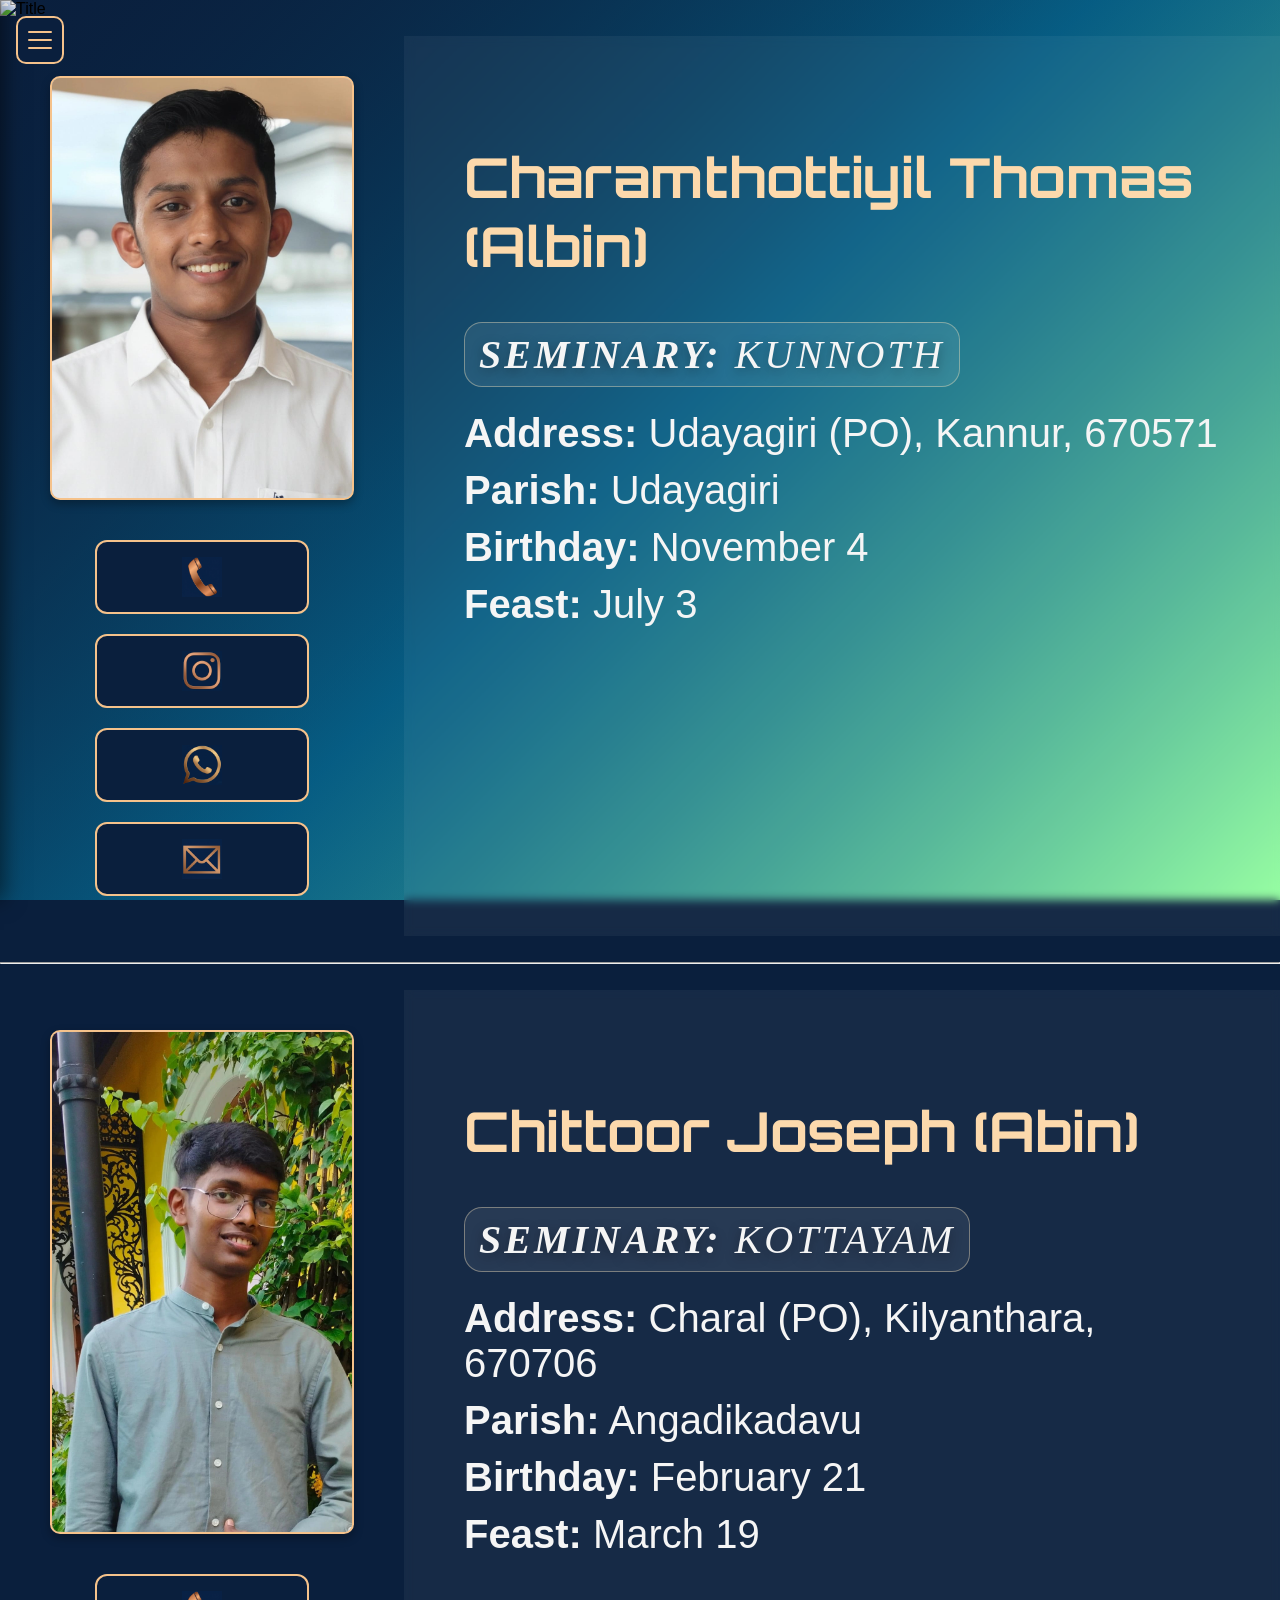
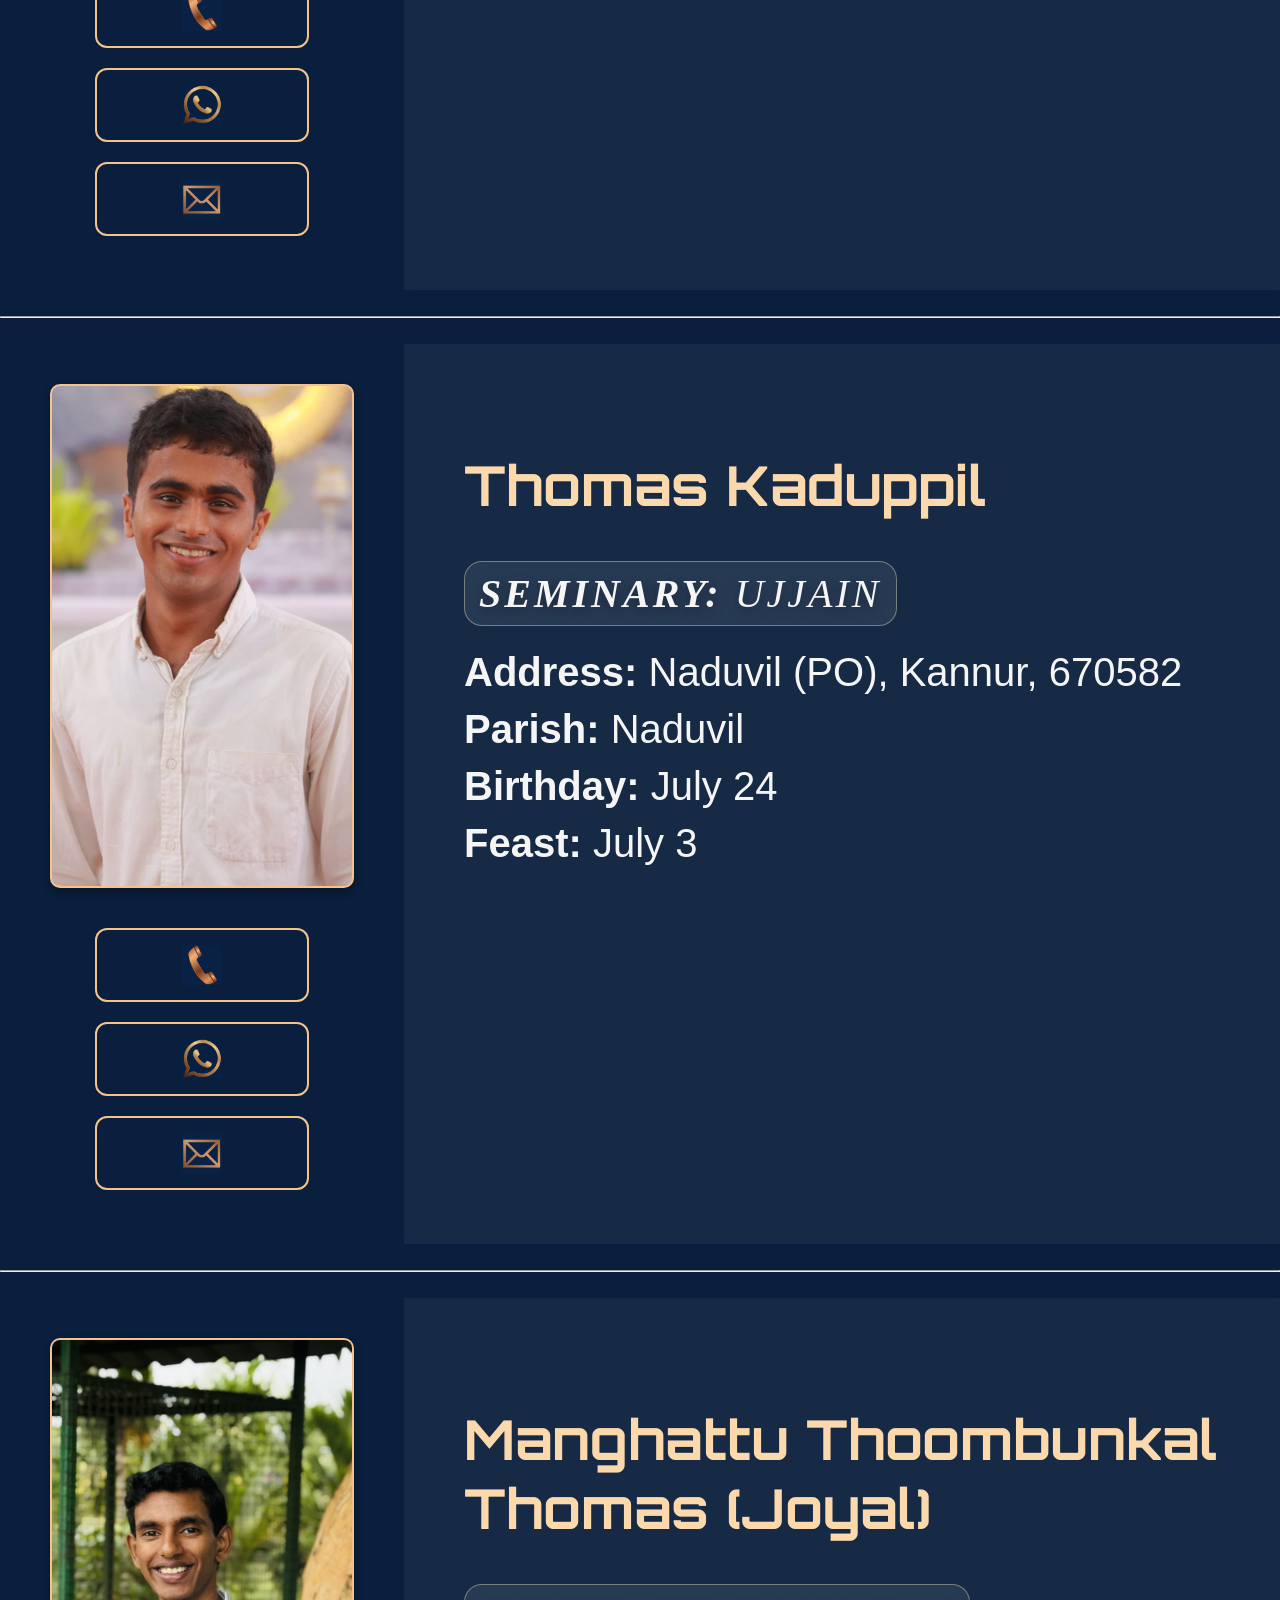
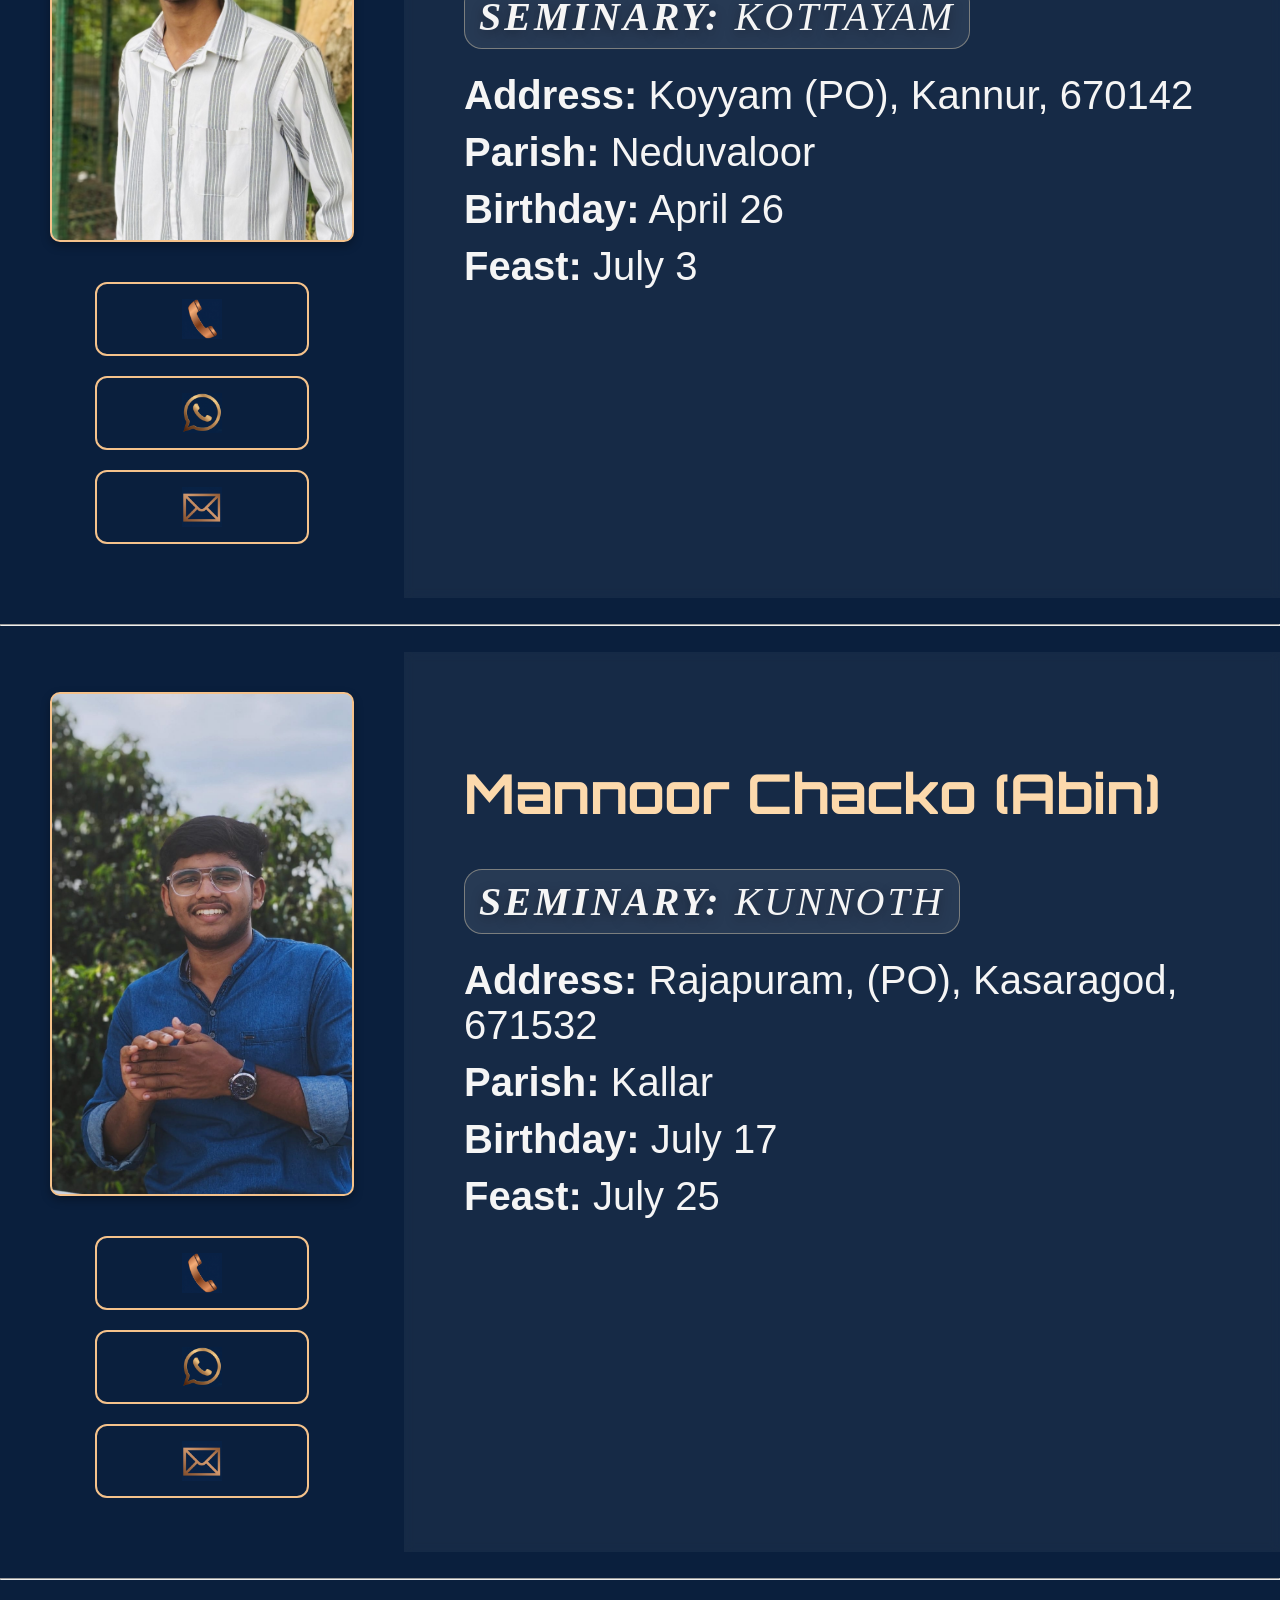
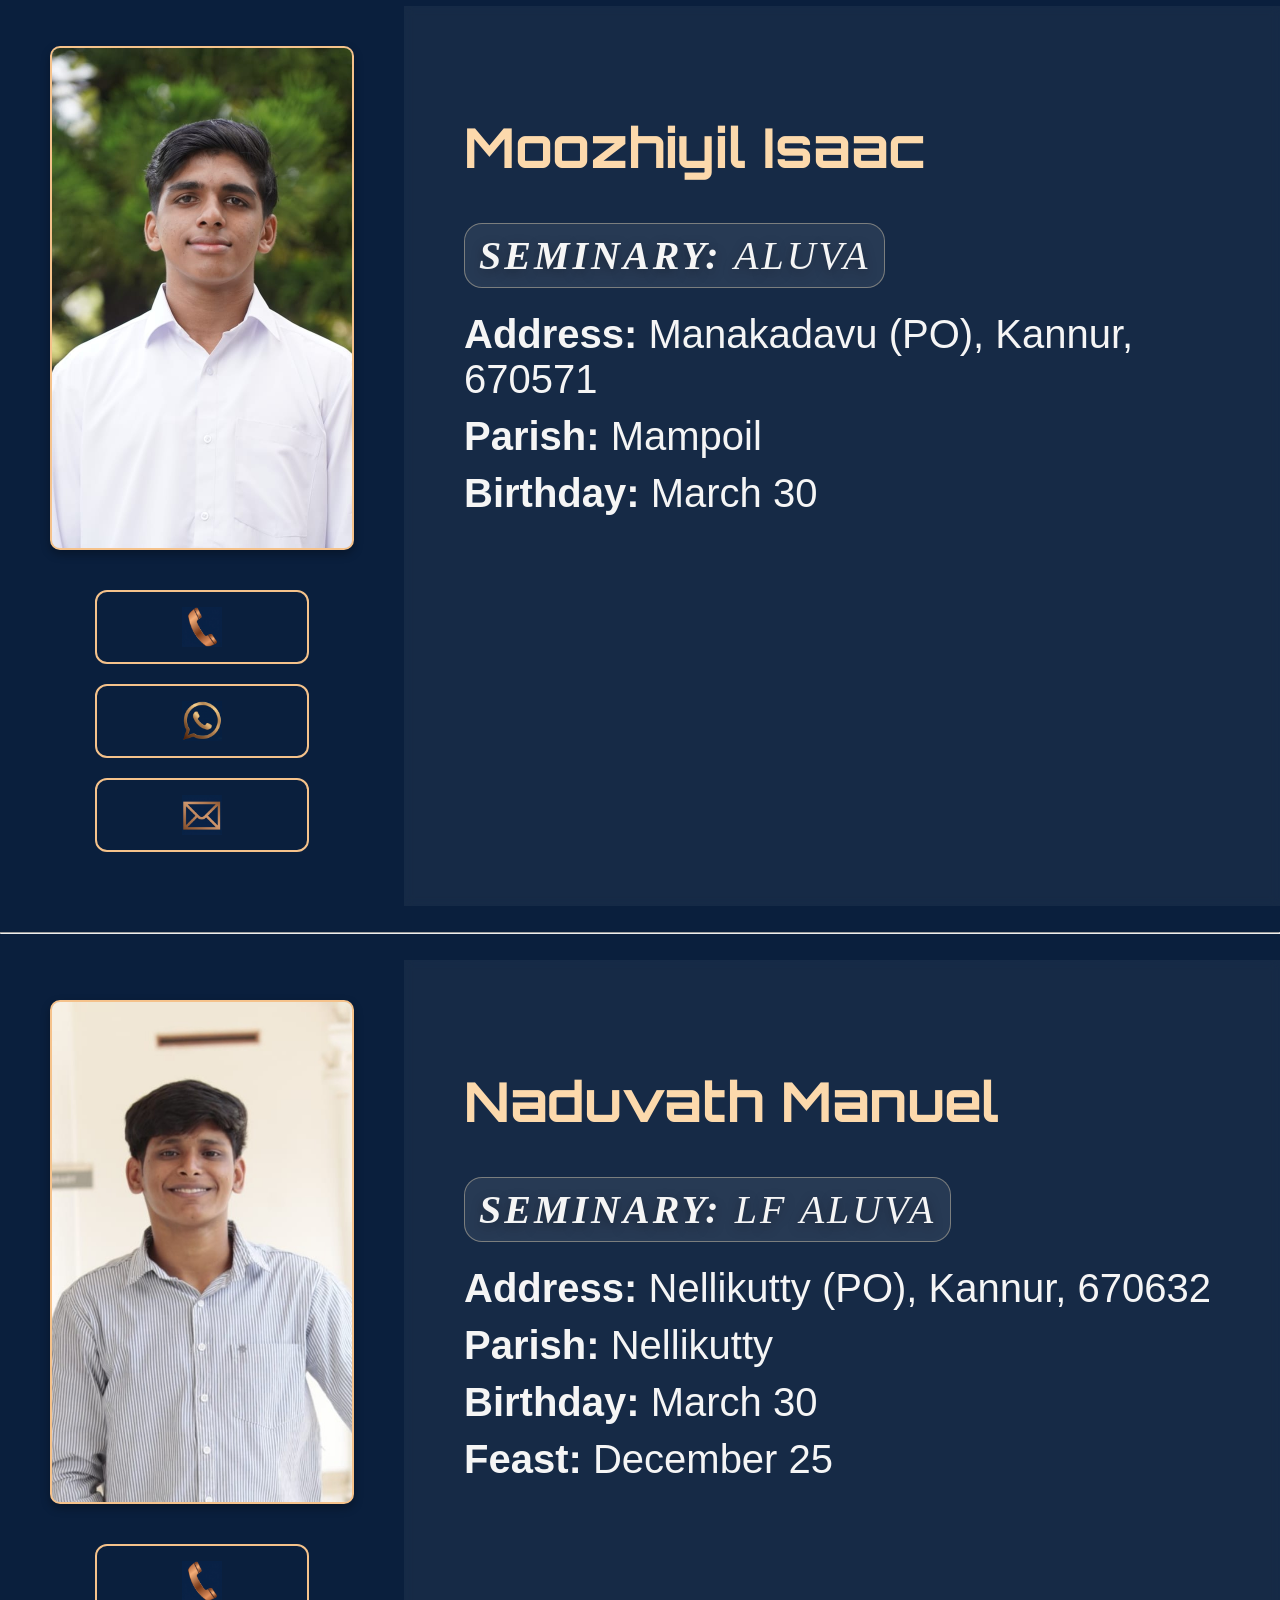
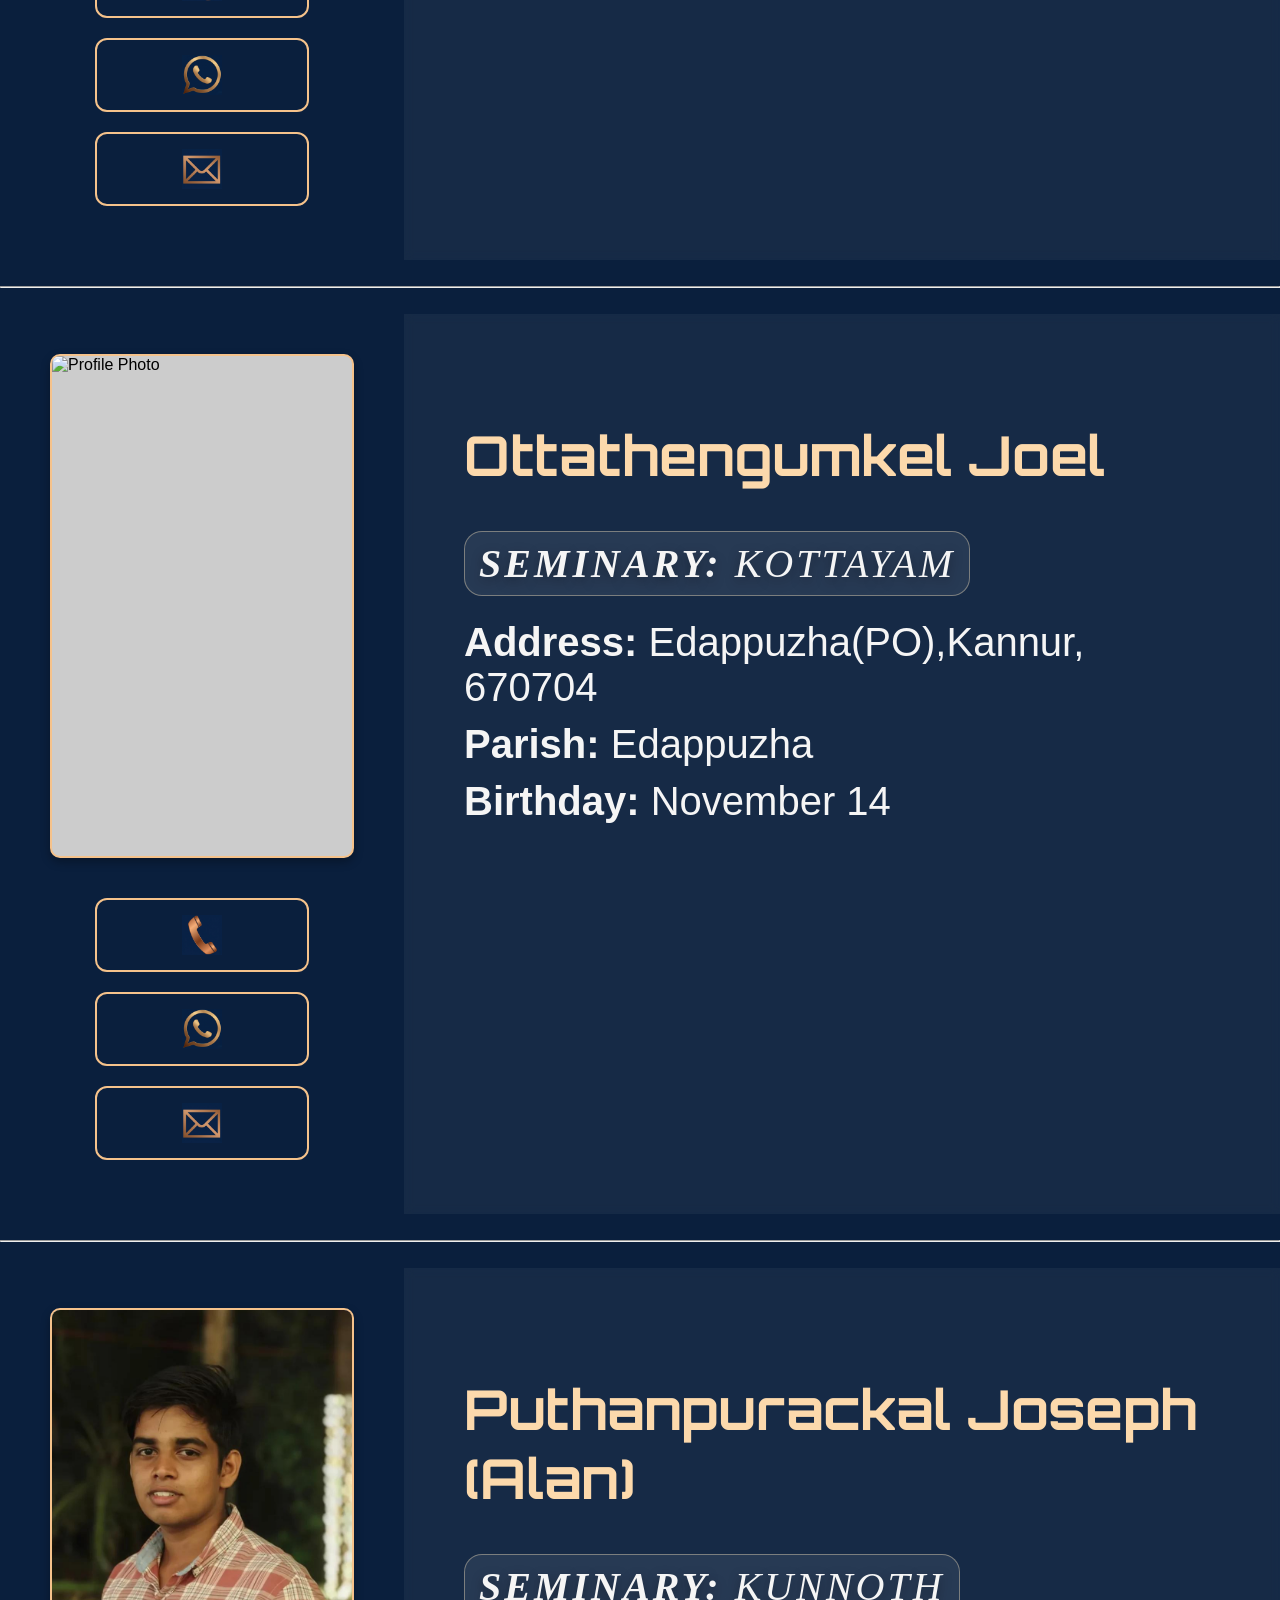
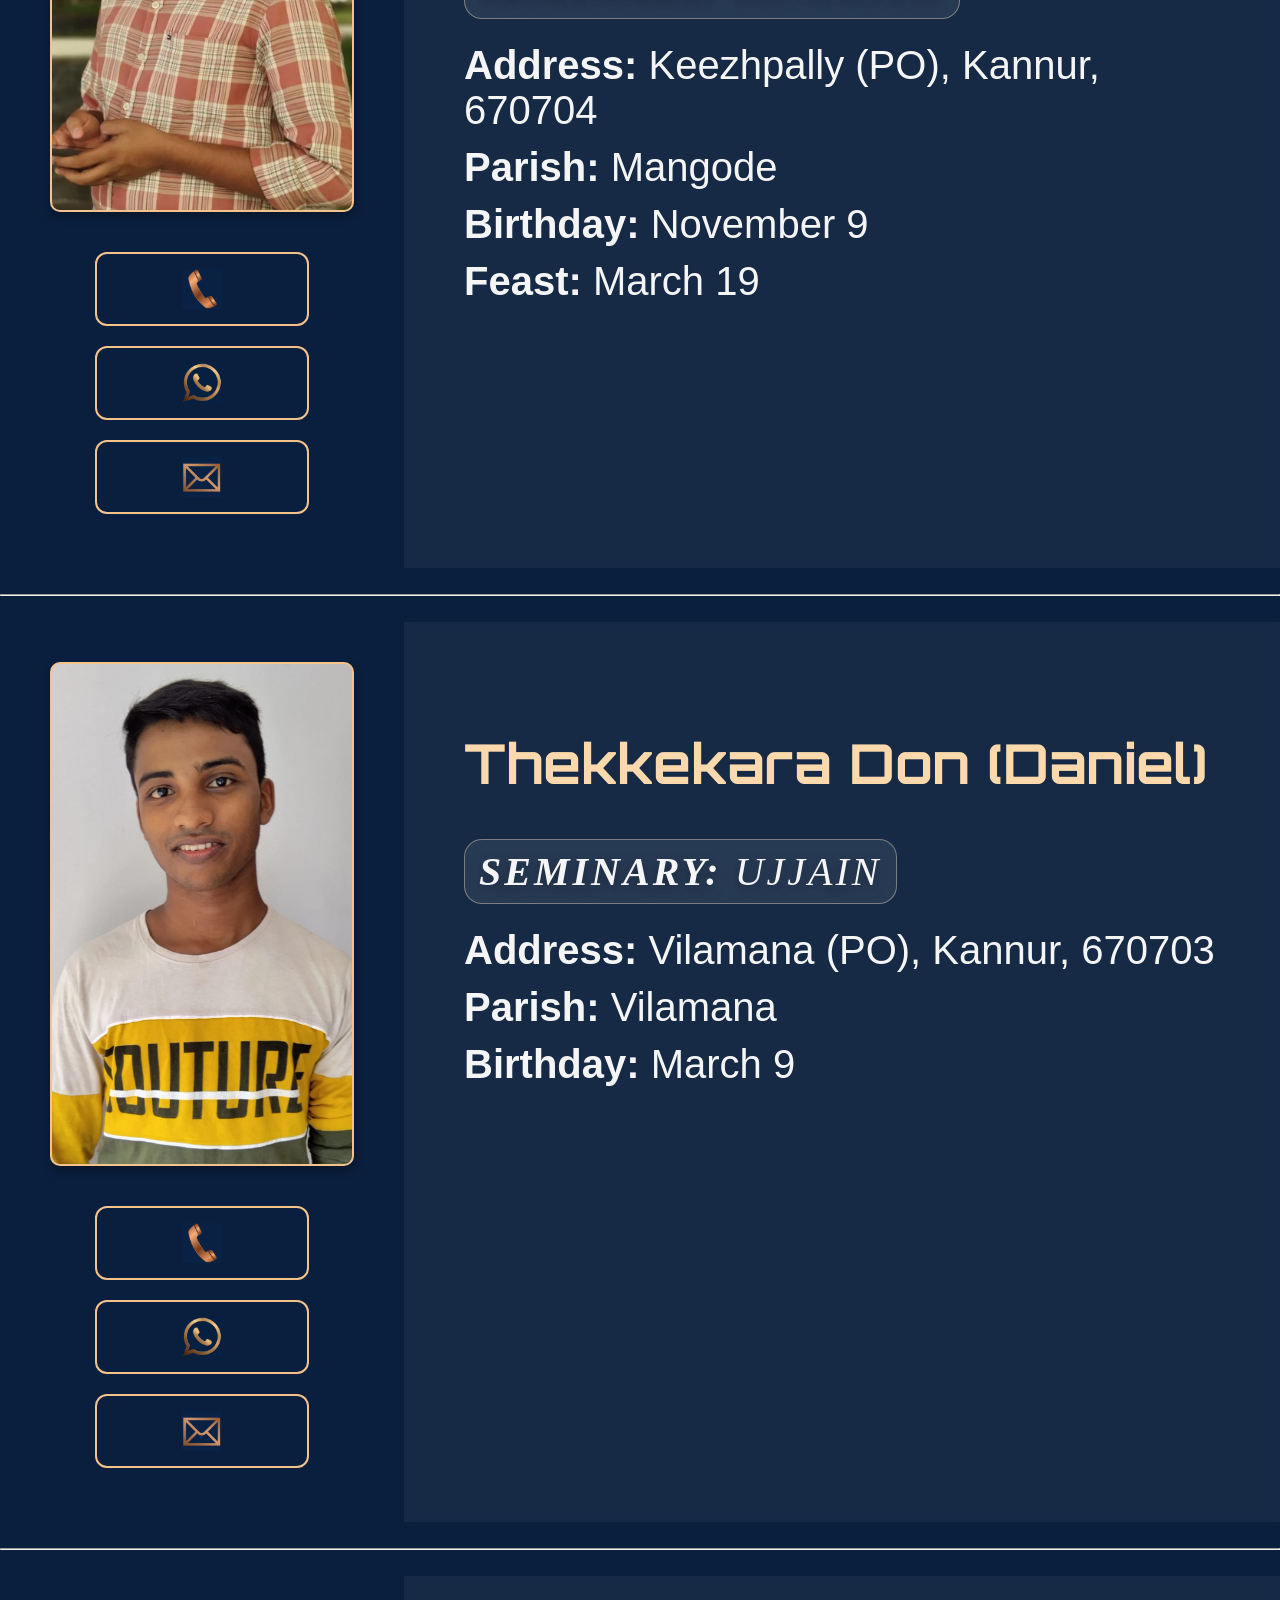
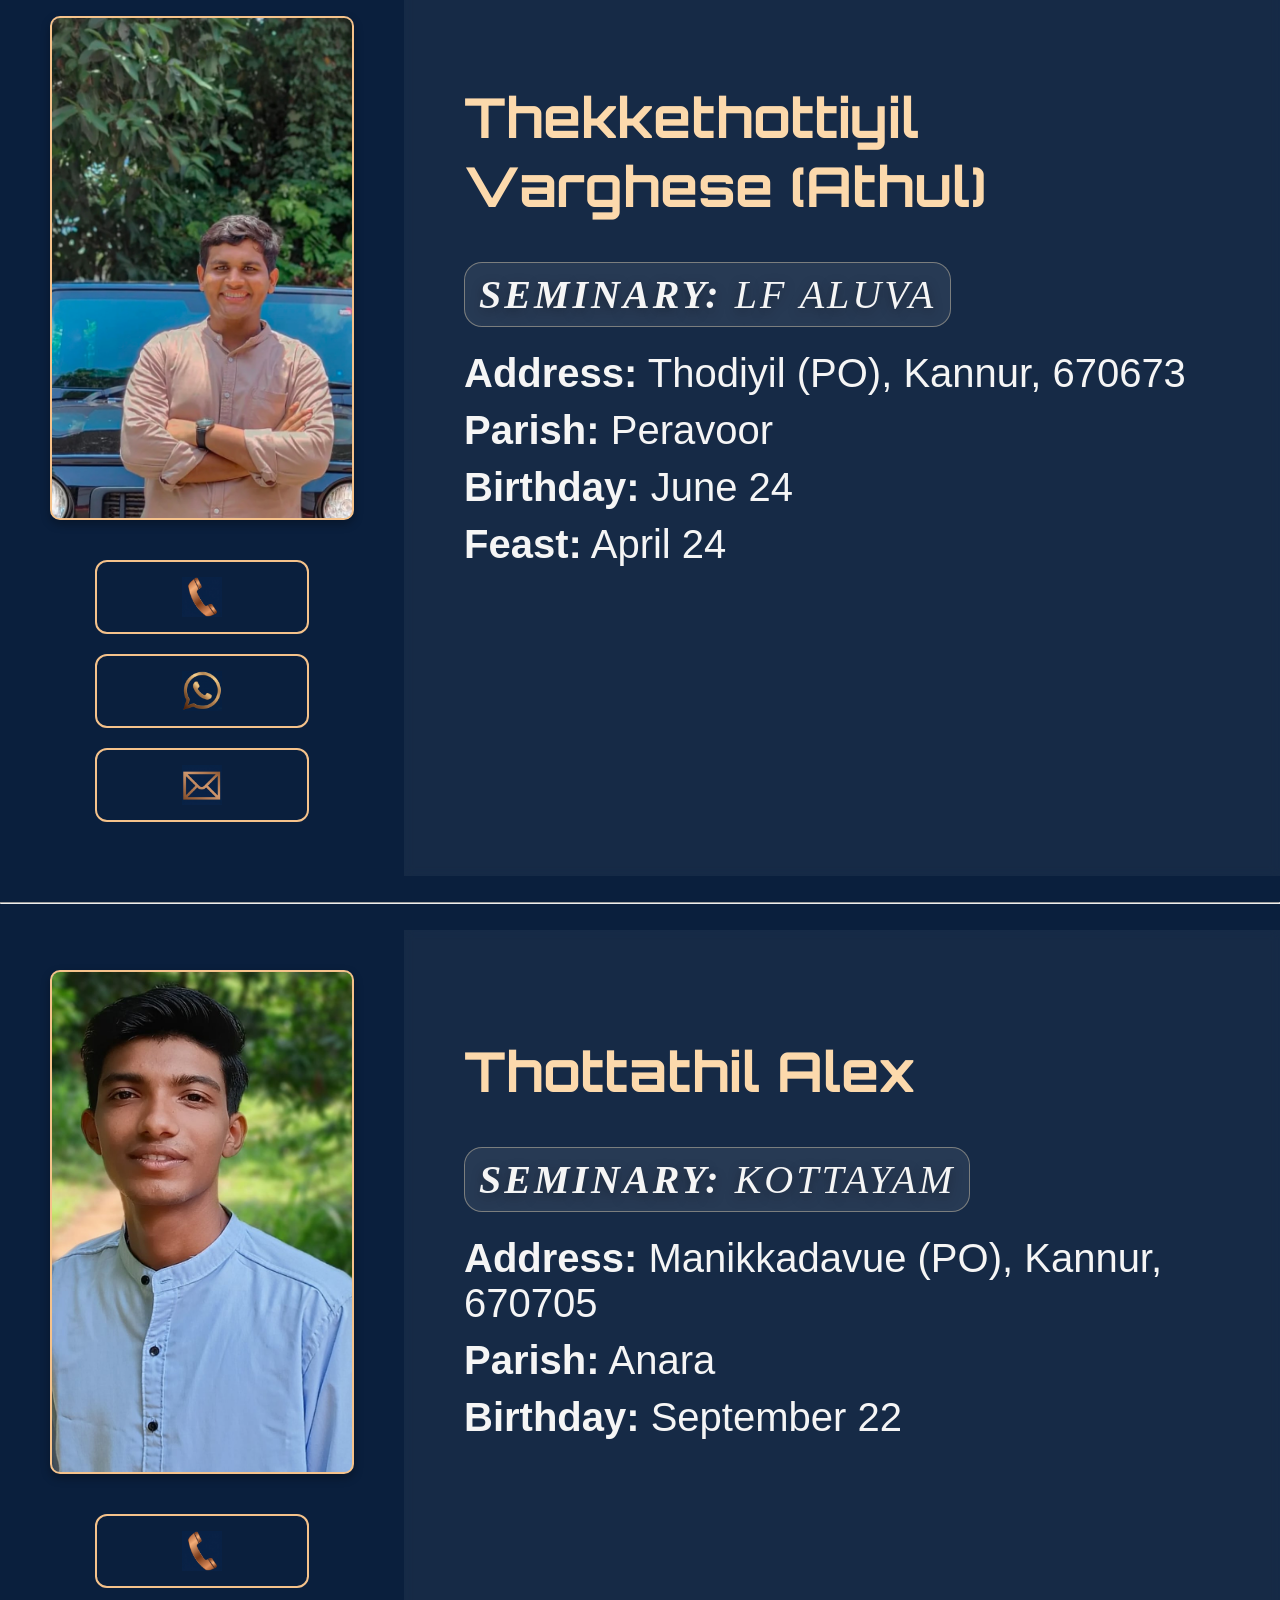
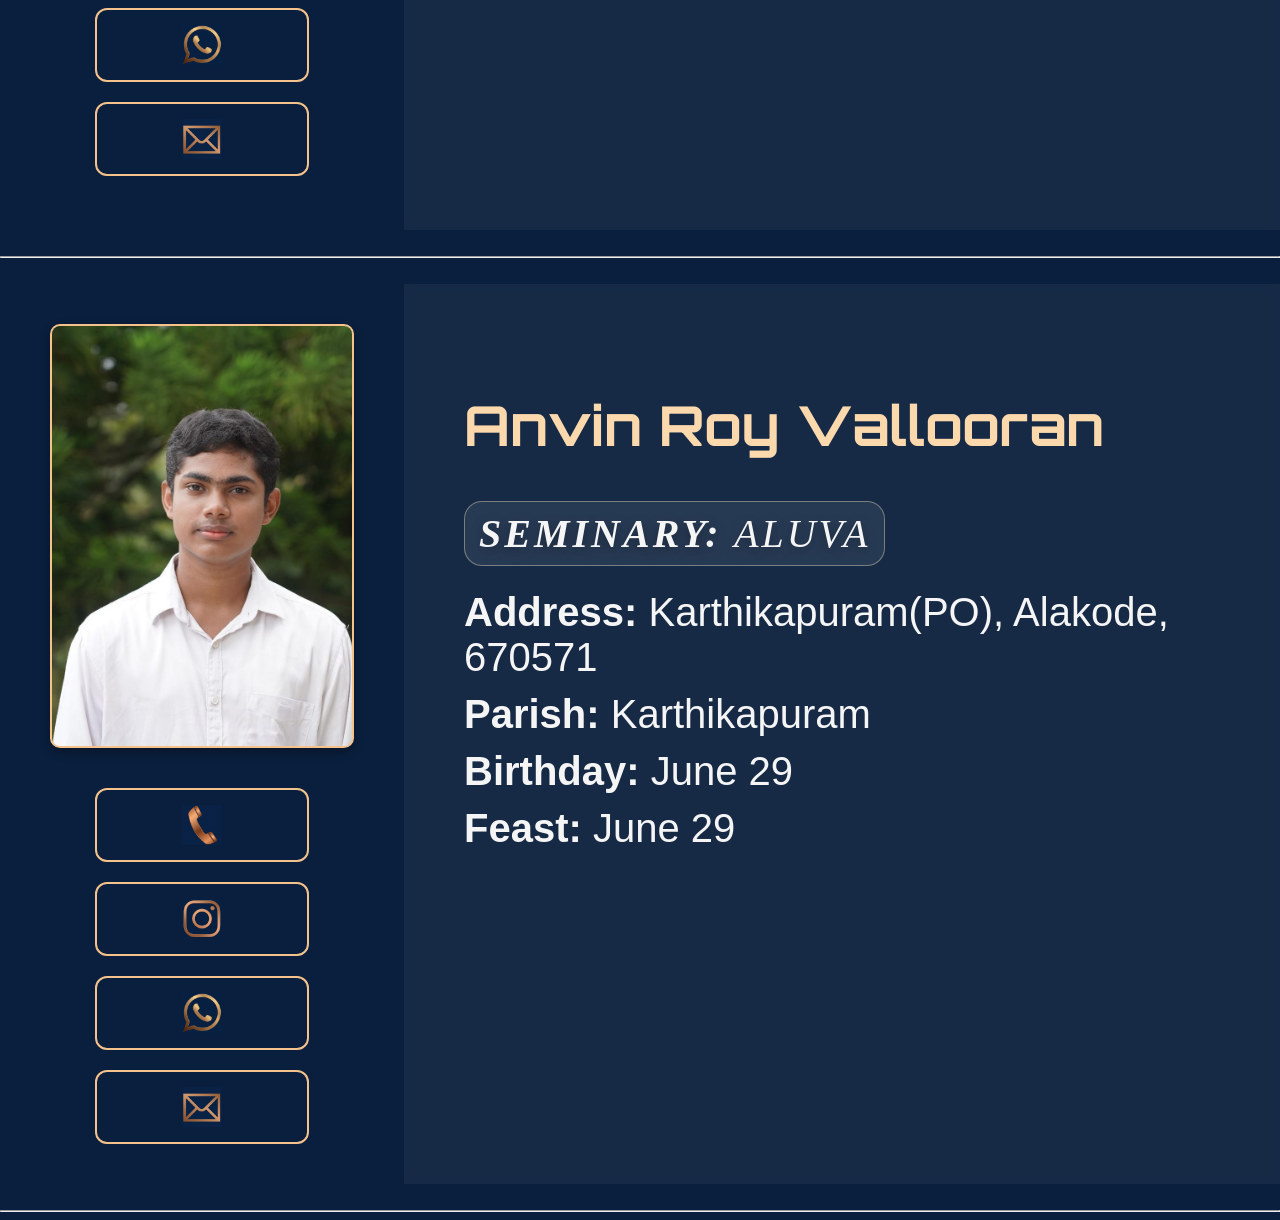
==== commit cd0a53be: "Update profile photo source in HTML file" ====
--- a/10 2Ph.html
+++ b/10 2Ph.html
@@ -168,7 +168,7 @@
    <div class="container"> 
         <div class="left"> 
             <div class="photo"> 
-                <img src="img/" alt="Profile Photo"> 
+                <img src="img/Manghattuthoombunkal.jpeg" alt="Profile Photo"> 
             </div> 
             <div class="icons"> 
                 <a href="tel:+918590533378" class="icon"> 
